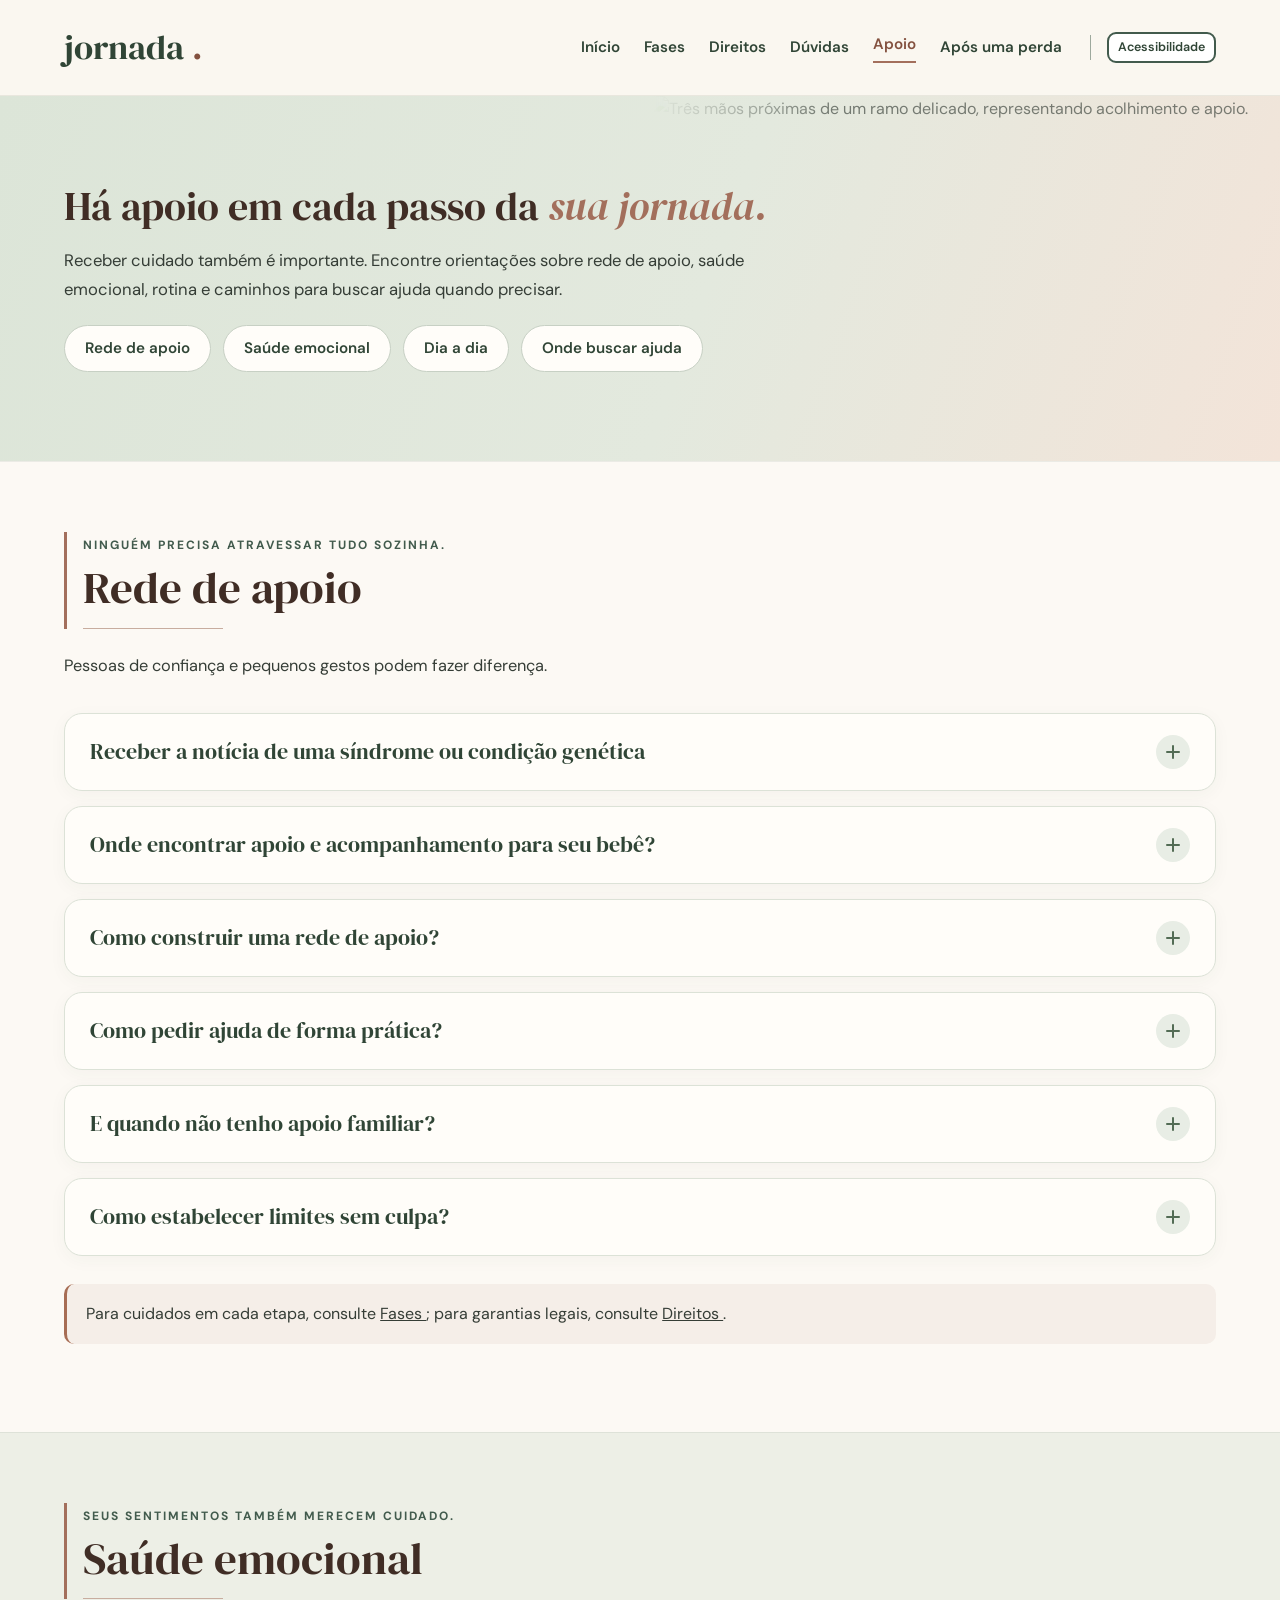
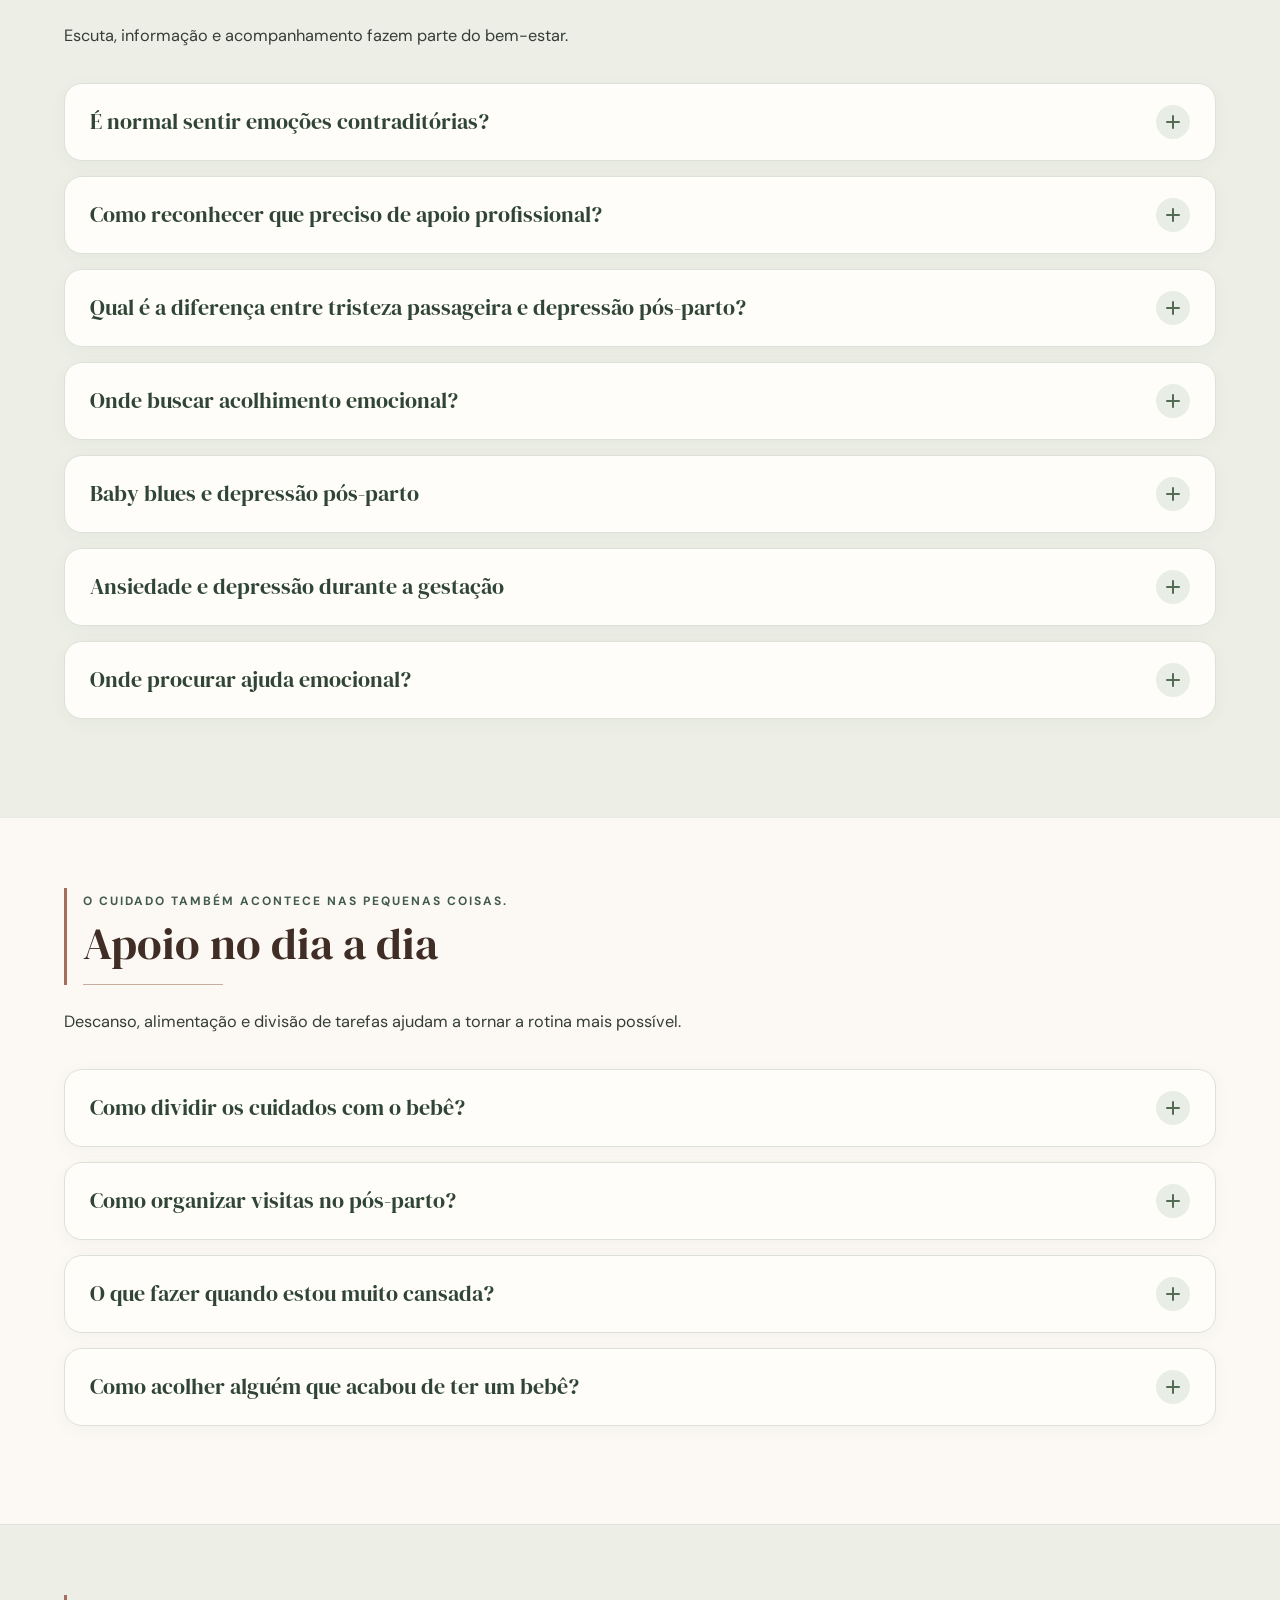
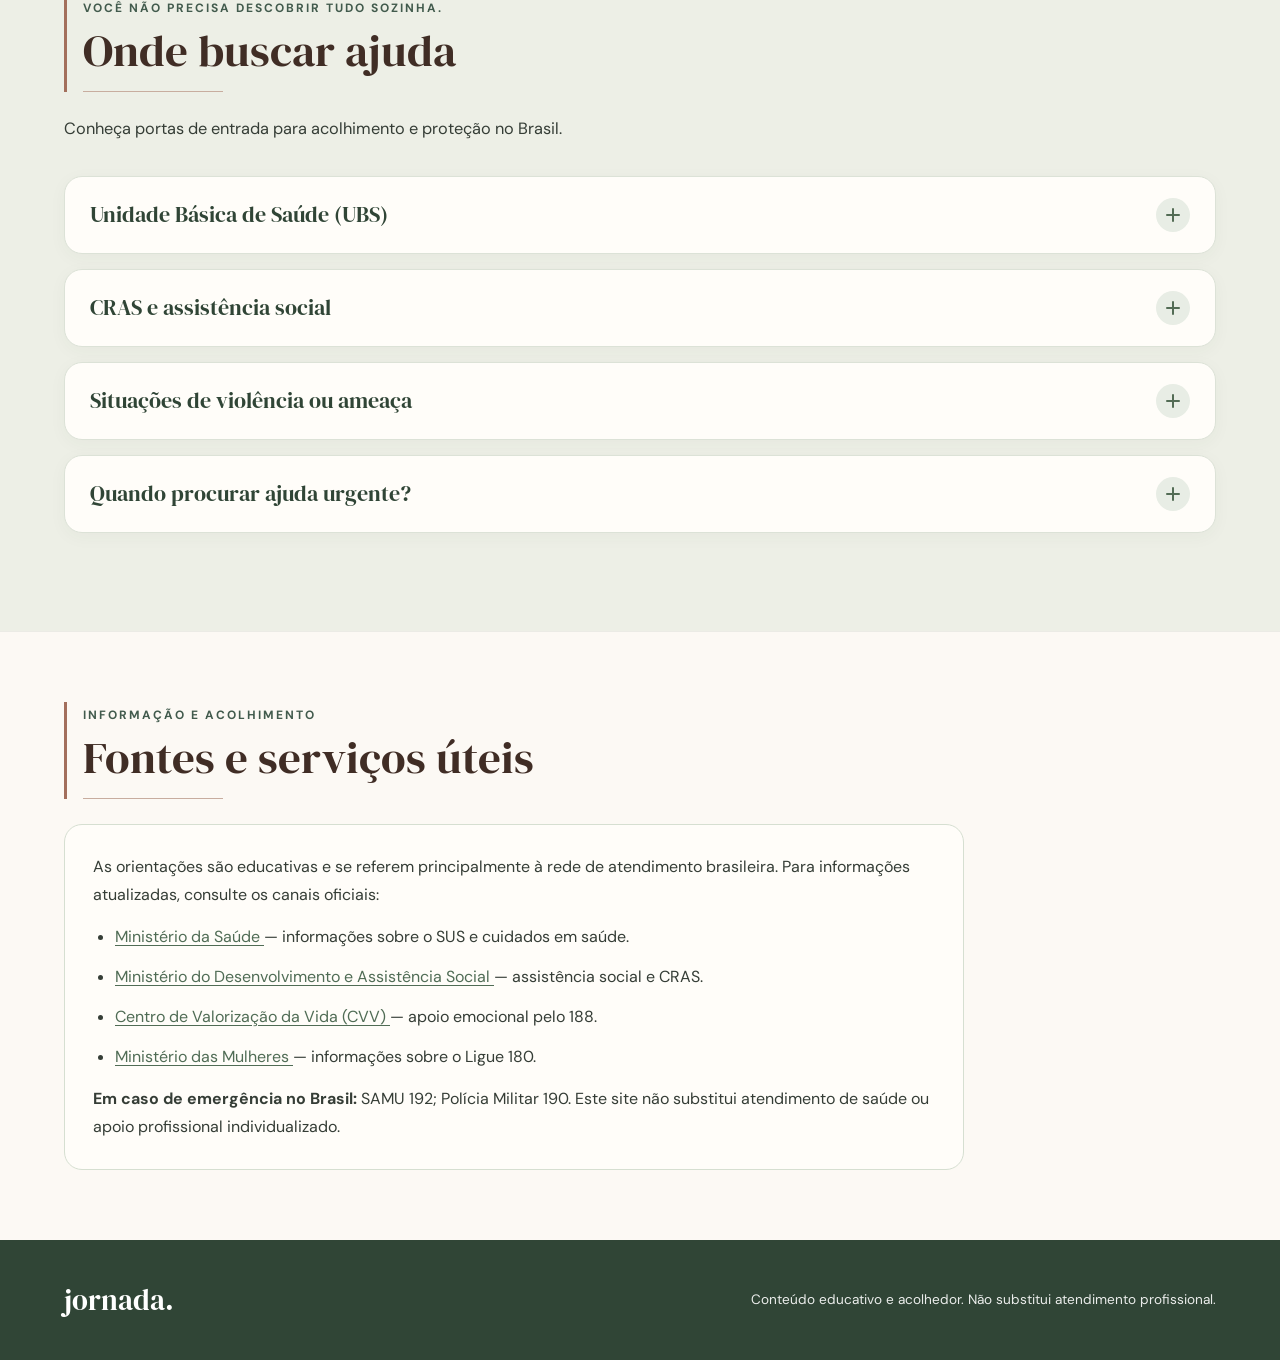
==== apoio.html @ 6bd65ff6 "Add files via upload" ====
<!DOCTYPE html>

<html lang="pt-BR">
 <head>
  <meta charset="utf-8"/>
  <meta content="width=device-width, initial-scale=1" name="viewport"/>
  <meta content="Acolhimento, saúde emocional, rede de apoio e serviços para gestantes e famílias no pós-parto." name="description"/>
  <title>
   Apoio | Jornada
  </title>
  <link href="css/style.css" rel="stylesheet"/>
  <script defer="" src="js/main.js">
  </script>
 </head>

 <body class="pagina-apoio">
  <a class="pular-conteudo" href="#conteudo">
   Pular para o conteúdo
  </a>
  <header class="topo">
   <div class="container cabecalho">
    <a class="logo" href="index.html">
     jornada
     <span>
      .
     </span>
    </a>
    <nav aria-label="Navegação principal" class="menu">
     <a href="index.html">
      Início
     </a>
     <a href="fases.html">
      Fases
     </a>
     <a href="direitos.html">
      Direitos
     </a>
     <a href="duvidas.html">
      Dúvidas
     </a>
     <a aria-current="page" href="apoio.html">
      Apoio
     </a>
     <a href="perda.html">
      Após uma perda
     </a>
    </nav>
    <button aria-controls="painel-acessibilidade" aria-expanded="false" class="botao-acessibilidade" type="button">
     Acessibilidade
    </button>
   </div>
  </header>

  <section aria-label="Preferências de acessibilidade" class="painel-acessibilidade" hidden="" id="painel-acessibilidade">
   <div class="container painel-acessibilidade-conteudo">
    <strong>
     Preferências de acessibilidade
    </strong>
    <div class="painel-acessibilidade-opcoes">
     <button data-tamanho="normal" type="button">
      Texto normal
     </button>
     <button data-tamanho="maior" type="button">
      Texto maior
     </button>
     <button data-tamanho="extra" type="button">
      Texto extra
     </button>
     <button aria-pressed="false" id="alternar-contraste" type="button">
      Alto contraste
     </button>
    </div>
   </div>
  </section>

  <main id="conteudo">
   <section class="pagina-apresentacao">
    <img alt="Três mãos próximas de um ramo delicado, representando acolhimento e apoio." class="ornamento-apoio" data-descricao="Ilustração de mãos e um ramo delicado, simbolizando apoio." src="assets/apoio-maos-rede.png" tabindex="0"/>
    <div class="container">
     <h1>
      Há apoio em cada passo da
      <em>
       sua jornada.
      </em>
     </h1>
     <p>
      Receber cuidado também é importante. Encontre orientações sobre
      rede de apoio, saúde emocional, rotina e caminhos para buscar ajuda quando precisar.
     </p>
     <nav aria-label="Navegar pelos temas de apoio" class="navegacao-fases">
      <a href="#rede">
       Rede de apoio
      </a>
      <a href="#emocional">
       Saúde emocional
      </a>
      <a href="#cotidiano">
       Dia a dia
      </a>
      <a href="#servicos">
       Onde buscar ajuda
      </a>
     </nav>
    </div>
   </section>

   <section class="secao-interna" id="rede">
    <div class="container">
     <div class="titulo-secao">
      <div>
       <p class="etiqueta">
        Ninguém precisa atravessar tudo sozinha.
       </p>
       <h2>
        Rede de apoio
       </h2>
      </div>
     </div>
     <p class="introducao-secao">
      Pessoas de confiança e pequenos gestos podem fazer diferença.
     </p>
     <div class="cartilhas-grade">
      <details class="cartilha">
       <summary class="cartilha-titulo">
        <span>
         <strong>
          Receber a notícia de uma síndrome ou condição genética
         </strong>
        </span>
        <span aria-hidden="true" class="cartilha-icone">
        </span>
       </summary>
       <div class="cartilha-conteudo">
        <p>
         Uma suspeita ou diagnóstico pode trazer medo, dúvidas, tristeza,
         alívio por encontrar respostas ou vários sentimentos ao mesmo tempo.
         Não existe uma reação obrigatória. Seu bebê continua
         sendo uma pessoa única, digna de amor, respeito e oportunidades.
        </p>
        <p>
         As necessidades variam muito de uma criança para outra, mesmo quando têm a
         mesma síndrome. Algumas precisam de consultas e terapias frequentes; outras
         têm demandas diferentes. Evite prever o futuro apenas pelo nome do
         diagnóstico.
        </p>
        <div class="cartilha-perguntas">
         <strong>
          Na prática:
         </strong>
         <ul>
          <li>
           Peça que a equipe explique o resultado em linguagem simples e por escrito.
          </li>
          <li>
           Pergunte se é uma suspeita de rastreamento ou um diagnóstico confirmado.
          </li>
          <li>
           Solicite orientação sobre especialistas e acompanhamento individualizado.
          </li>
          <li>
           Converse com pessoas de confiança, sem se sentir obrigada a contar a todos
           imediatamente.
          </li>
         </ul>
        </div>
        <p>
         <strong>
          Fonte:
         </strong>
         <a href="https://www.acog.org/womens-health/faqs/prenatal-genetic-diagnostic-tests" rel="noopener noreferrer" target="_blank">
          ACOG — exames diagnósticos e aconselhamento
         </a>
         .
        </p>
        <p>
         Receber uma notícia inesperada pode despertar medo, dúvidas, tristeza ou
         esperança ao mesmo tempo. Peça que a equipe explique o que foi confirmado, o
         que ainda é apenas suspeita e quais profissionais podem acompanhar a família,
         sem pressionar decisões imediatas.
        </p>
       </div>
      </details>
      <details class="cartilha">
       <summary class="cartilha-titulo">
        <span>
         <strong>
          Onde encontrar apoio e acompanhamento para seu bebê?
         </strong>
        </span>
        <span aria-hidden="true" class="cartilha-icone">
        </span>
       </summary>
       <div class="cartilha-conteudo">
        <p>
         Você não precisa descobrir todos os cuidados sozinha. A Unidade Básica
         de Saúde (UBS) pode ajudar a organizar o acompanhamento da criança e orientar
         encaminhamentos conforme as necessidades identificadas.
        </p>
        <ul>
         <li>
          <strong>
           Acompanhamento de saúde:
          </strong>
          consultas de rotina, vacinação, avaliação do desenvolvimento e
          profissionais especializados quando indicados.
         </li>
         <li>
          <strong>
           Desenvolvimento e reabilitação:
          </strong>
          conforme cada caso, podem ser indicados fisioterapia, fonoaudiologia, terapia ocupacional
          e outros cuidados. O SUS conta com uma rede de atenção à pessoa com
          deficiência e Centros Especializados em Reabilitação (CER).
         </li>
         <li>
          <strong>
           Família e cotidiano:
          </strong>
          dividir tarefas, buscar apoio emocional e conhecer famílias com experiências
          semelhantes pode ajudar. A criança também precisa de brincadeiras,
          convivência e afeto.
         </li>
        </ul>
        <p>
         A existência de uma síndrome não significa automaticamente que a
         criança precise de todas as terapias. O plano de cuidado deve considerar sua
         saúde, desenvolvimento, contexto e escolhas da família.
        </p>
        <p>
         <strong>
          Fontes:
         </strong>
         <a href="https://www.gov.br/saude/pt-br/assuntos/saude-de-a-a-z/s/saude-da-pessoa-com-deficiencia" rel="noopener noreferrer" target="_blank">
          Ministério da Saúde — saúde da pessoa com deficiência
         </a>
         e
         <a href="https://www.gov.br/saude/pt-br/assuntos/saude-de-a-a-z/s/saude-da-pessoa-com-deficiencia/faq/o-que-e-um-cer" rel="noopener noreferrer" target="_blank">
          Ministério da Saúde — CER
         </a>
         .
        </p>
        <p>
         A UBS pode coordenar encaminhamentos para pediatria, genética clínica,
         reabilitação e outros serviços quando indicados. Solicite um plano de
         acompanhamento por escrito e pergunte quais sinais justificam retorno antecipado.
        </p>
       </div>
      </details>
      <details class="cartilha">
       <summary class="cartilha-titulo">
        <span>
         <strong>
          Como construir uma rede de apoio?
         </strong>
        </span>
        <span aria-hidden="true" class="cartilha-icone">
        </span>
       </summary>
       <div class="cartilha-conteudo">
        <p>
         Convide alguém para conversar sobre o que você precisa, sem
         obrigação de aceitar conselhos ou visitas.
        </p>
        <div class="cartilha-perguntas">
         <strong>
          Na prática:
         </strong>
         <ul>
          <li>
           Liste duas ou três pessoas com quem você pode contar.
          </li>
          <li>
           Combine uma forma simples de pedir ajuda, como uma mensagem curta.
          </li>
          <li>
           Defina limites claros sobre visitas, comentários e decisões pessoais.
          </li>
         </ul>
        </div>
        <h3>
         Para entender melhor
        </h3>
        <p>
         Apoio também significa dividir tarefas e oferecer descanso, não apenas
         visitar o bebê. Vale combinar antecipadamente quem pode ajudar com transporte,
         alimentação, consultas ou cuidados com outras crianças.
        </p>
        <p>
         Uma rede não precisa ser grande: uma pessoa de confiança, uma vizinha, um
         serviço de saúde ou um grupo comunitário já podem fazer
         diferença. Priorize ajuda concreta e respeitosa, sem cobranças sobre como a
         família deve viver essa fase.
        </p>
       </div>
      </details>
      <details class="cartilha">
       <summary class="cartilha-titulo">
        <span>
         <strong>
          Como pedir ajuda de forma prática?
         </strong>
        </span>
        <span aria-hidden="true" class="cartilha-icone">
        </span>
       </summary>
       <div class="cartilha-conteudo">
        <p>
         Você pode solicitar uma refeição, uma ida à farmácia,
         companhia em uma consulta ou alguém para cuidar de tarefas domésticas.
        </p>
        <div class="cartilha-perguntas">
         <strong>
          Na prática:
         </strong>
         <ul>
          <li>
           Diga exatamente o que seria útil e quando.
          </li>
          <li>
           Aceite apenas o apoio que respeita suas escolhas.
          </li>
          <li>
           Lembre que pedir ajuda não diminui sua autonomia.
          </li>
         </ul>
        </div>
        <h3>
         Para entender melhor
        </h3>
        <p>
         Experimente pedidos objetivos: “Você pode me acompanhar à UBS na
         terça?” ou “Consegue trazer uma refeição pronta?”.
         Pedidos específicos facilitam que as pessoas saibam como colaborar.
        </p>
        <p>
         Pedidos específicos costumam ser mais fáceis de atender: “você
         pode trazer uma refeição?”, “pode me acompanhar à
         consulta?” ou “pode ficar com o bebê enquanto descanso?”.
         Você não precisa justificar exaustivamente por que precisa de cuidado.
        </p>
       </div>
      </details>
      <details class="cartilha">
       <summary class="cartilha-titulo">
        <span>
         <strong>
          E quando não tenho apoio familiar?
         </strong>
        </span>
        <span aria-hidden="true" class="cartilha-icone">
        </span>
       </summary>
       <div class="cartilha-conteudo">
        <p>
         Uma Unidade Básica de Saúde (UBS) pode orientar sobre serviços
         disponíveis no seu território.
        </p>
        <div class="cartilha-perguntas">
         <strong>
          Na prática:
         </strong>
         <ul>
          <li>
           Procure a UBS de referência.
          </li>
          <li>
           Pergunte sobre grupos de gestantes e puérperas.
          </li>
          <li>
           Se necessário, busque orientação no CRAS sobre apoio social.
          </li>
         </ul>
        </div>
        <h3>
         Para entender melhor
        </h3>
        <p>
         A UBS e os serviços socioassistenciais podem ajudar a identificar recursos
         comunitários. Redes de apoio também podem incluir amizades, vizinhos e grupos
         de convivência.
        </p>
       </div>
      </details>
      <details class="cartilha">
       <summary class="cartilha-titulo">
        <span>
         <strong>
          Como estabelecer limites sem culpa?
         </strong>
        </span>
        <span aria-hidden="true" class="cartilha-icone">
        </span>
       </summary>
       <div class="cartilha-conteudo">
        <p>
         Uma frase simples pode ajudar: “Agradeço o carinho, mas agora precisamos de
         descanso”.
        </p>
        <div class="cartilha-perguntas">
         <strong>
          Na prática:
         </strong>
         <ul>
          <li>
           Combine previamente regras de visita com quem mora com você.
          </li>
          <li>
           Peça a alguém de confiança para ajudar a comunicar os limites.
          </li>
         </ul>
        </div>
        <h3>
         Para entender melhor
        </h3>
        <p>
         Você pode limitar visitas, horários e exposição do bebê.
         Frases simples como “Hoje precisamos descansar” ajudam a comunicar o que sua
         família necessita.
        </p>
       </div>
      </details>
     </div>
     <p class="bloco-dica">
      Para cuidados em cada etapa, consulte
      <a href="fases.html">
       Fases
      </a>
      ; para garantias legais, consulte
      <a href="direitos.html">
       Direitos
      </a>
      .
     </p>
    </div>
   </section>

   <section class="secao-interna secao-fundo" id="emocional">
    <div class="container">
     <div class="titulo-secao">
      <div>
       <p class="etiqueta">
        Seus sentimentos também merecem cuidado.
       </p>
       <h2>
        Saúde emocional
       </h2>
      </div>
     </div>
     <p class="introducao-secao">
      Escuta, informação e acompanhamento fazem parte do bem-estar.
     </p>
     <div class="cartilhas-grade">
      <details class="cartilha">
       <summary class="cartilha-titulo">
        <span>
         <strong>
          É normal sentir emoções contraditórias?
         </strong>
        </span>
        <span aria-hidden="true" class="cartilha-icone">
        </span>
       </summary>
       <div class="cartilha-conteudo">
        <p>
         Se o sofrimento for intenso, persistente ou dificultar sua rotina, vale procurar
         avaliação profissional.
        </p>
        <div class="cartilha-perguntas">
         <strong>
          Na prática:
         </strong>
         <ul>
          <li>
           Converse com alguém de confiança.
          </li>
          <li>
           Compartilhe suas preocupações no pré-natal ou na consulta
           pós-parto.
          </li>
         </ul>
        </div>
        <h3>
         Para entender melhor
        </h3>
        <p>
         Sentir alegria e medo ao mesmo tempo não significa falta de amor. Observe se o
         sofrimento permanece, aumenta ou impede atividades importantes, pois nesses casos é
         adequado buscar ajuda.
        </p>
        <p>
         É possível amar o bebê e, ao mesmo tempo, sentir cansaço,
         irritação ou saudade da vida anterior. Esses sentimentos não definem
         seu valor como mãe ou cuidadora. Se estiverem intensos, persistentes ou dificultarem
         a rotina, vale buscar avaliação.
        </p>
       </div>
      </details>
      <details class="cartilha">
       <summary class="cartilha-titulo">
        <span>
         <strong>
          Como reconhecer que preciso de apoio profissional?
         </strong>
        </span>
        <span aria-hidden="true" class="cartilha-icone">
        </span>
       </summary>
       <div class="cartilha-conteudo">
        <p>
         Profissionais da UBS podem fazer uma primeira avaliação e orientar o
         encaminhamento à rede de saúde mental.
        </p>
        <div class="cartilha-perguntas">
         <strong>
          Na prática:
         </strong>
         <ul>
          <li>
           Não espere chegar ao limite para procurar atendimento.
          </li>
          <li>
           Peça ajuda para marcar uma consulta ou ir acompanhada, se desejar.
          </li>
         </ul>
        </div>
        <h3>
         Para entender melhor
        </h3>
        <p>
         A equipe pode avaliar sintomas, sono, alimentação, rede de apoio e
         possíveis condições de saúde mental. Pedir ajuda cedo costuma
         facilitar o cuidado.
        </p>
       </div>
      </details>
      <details class="cartilha">
       <summary class="cartilha-titulo">
        <span>
         <strong>
          Qual é a diferença entre tristeza passageira e depressão
          pós-parto?
         </strong>
        </span>
        <span aria-hidden="true" class="cartilha-icone">
        </span>
       </summary>
       <div class="cartilha-conteudo">
        <p>
         Somente um profissional pode avaliar e orientar o tratamento adequado.
        </p>
        <div class="cartilha-perguntas">
         <strong>
          Na prática:
         </strong>
         <ul>
          <li>
           Se você sente que não está conseguindo lidar, procure atendimento
           mesmo antes de duas semanas.
          </li>
          <li>
           Se houver risco imediato de ferir a si mesma ou a outra pessoa, procure emergência
           ou ligue 192.
          </li>
         </ul>
        </div>
        <h3>
         Para entender melhor
        </h3>
        <p>
         O baby blues tende a melhorar em até duas semanas. Depressão pós-parto
         pode causar tristeza persistente, perda de interesse, culpa excessiva e dificuldade para
         realizar tarefas.
        </p>
        <p>
         Oscilações emocionais nos primeiros dias podem acontecer, mas tristeza
         persistente, desesperança, ansiedade intensa ou perda de interesse merecem
         acolhimento profissional. Se houver pensamentos de se machucar ou machucar o bebê,
         procure ajuda imediata e não fique sozinha.
        </p>
       </div>
      </details>
      <details class="cartilha">
       <summary class="cartilha-titulo">
        <span>
         <strong>
          Onde buscar acolhimento emocional?
         </strong>
        </span>
        <span aria-hidden="true" class="cartilha-icone">
        </span>
       </summary>
       <div class="cartilha-conteudo">
        <p>
         O CVV oferece apoio emocional gratuito pelo telefone 188, 24 horas por dia, no Brasil.
        </p>
        <div class="cartilha-perguntas">
         <strong>
          Na prática:
         </strong>
         <ul>
          <li>
           Em urgência de saúde, procure UPA, pronto-socorro ou SAMU 192.
          </li>
          <li>
           Para conversar e ser ouvida, ligue 188 ou acesse cvv.org.br.
          </li>
         </ul>
        </div>
        <h3>
         Para entender melhor
        </h3>
        <p>
         Você pode procurar a UBS, pedir avaliação e solicitar
         informações sobre psicologia ou serviços especializados. O acesso
         depende da organização da rede local.
        </p>
       </div>
      </details>
      <details class="cartilha">
       <summary class="cartilha-titulo">
        <span>
         <strong>
          Baby blues e depressão pós-parto
         </strong>
        </span>
        <span aria-hidden="true" class="cartilha-icone">
         +
        </span>
       </summary>
       <div class="cartilha-conteudo">
        <h3>
         O que é baby blues?
        </h3>
        <p>
         Choro fácil, irritabilidade e oscilações de humor podem aparecer nos
         primeiros dias após o parto e geralmente melhoram em até duas semanas. Apoio
         e descanso ajudam, mas sofrimento intenso merece atenção.
        </p>
        <h3>
         E a depressão pós-parto?
        </h3>
        <p>
         Pode causar tristeza persistente, perda de interesse, culpa, desesperança, ansiedade
         ou dificuldade para realizar tarefas. Não é falta de amor nem fraqueza.
         Há tratamentos, como psicoterapia e medicamentos avaliados individualmente.
        </p>
        <h3>
         Quando é urgente?
        </h3>
        <p>
         Pensamentos de suicídio ou de machucar a si mesma ou o bebê, delírios,
         alucinações ou confusão intensa exigem atendimento de
         emergência. No Brasil, acione o SAMU 192 se houver risco imediato.
        </p>
        <p class="cartilha-fonte">
         Referência institucional:
         <a href="https://www.gov.br/saude/pt-br" rel="noopener noreferrer" target="_blank">
          Ministério da Saúde
         </a>
         . As orientações devem ser individualizadas pela equipe de saúde.
        </p>
        <h3>
         Para entender melhor
        </h3>
        <p>
         Se os sintomas forem intensos, persistirem por mais de duas semanas ou houver dificuldade
         importante para cuidar de si, procure avaliação. Confusão,
         alucinações ou risco de autolesão exigem urgência.
        </p>
       </div>
      </details>
      <details class="cartilha">
       <summary class="cartilha-titulo">
        <span>
         <strong>
          Ansiedade e depressão durante a gestação
         </strong>
        </span>
        <span aria-hidden="true" class="cartilha-icone">
         +
        </span>
       </summary>
       <div class="cartilha-conteudo">
        <h3>
         O que observar?
        </h3>
        <p>
         Preocupação difícil de controlar, tristeza persistente, medo intenso,
         perda de interesse e sintomas que atrapalham sono, alimentação ou rotina
         podem indicar necessidade de avaliação. Nem todo sofrimento emocional se
         explica por hormônios.
        </p>
        <h3>
         Como pedir ajuda?
        </h3>
        <p>
         Você pode dizer à equipe: “Tenho me sentido muito preocupada e isso
         está afetando minha rotina”. A UBS pode orientar avaliação e
         encaminhamento conforme a necessidade.
        </p>
        <p class="cartilha-fonte">
         Referência institucional:
         <a href="https://www.gov.br/saude/pt-br" rel="noopener noreferrer" target="_blank">
          Ministério da Saúde
         </a>
         . As orientações devem ser individualizadas pela equipe de saúde.
        </p>
        <h3>
         Para entender melhor
        </h3>
        <p>
         A ansiedade pode se manifestar como preocupação constante, medo intenso ou
         dificuldade de dormir; a depressão pode envolver perda de interesse e
         desesperança. Tratamentos são individualizados e podem incluir psicoterapia.
        </p>
       </div>
      </details>
      <details class="cartilha">
       <summary class="cartilha-titulo">
        <span>
         <strong>
          Onde procurar ajuda emocional?
         </strong>
        </span>
        <span aria-hidden="true" class="cartilha-icone">
         +
        </span>
       </summary>
       <div class="cartilha-conteudo">
        <h3>
         Por onde começar?
        </h3>
        <p>
         A UBS é porta de entrada para conversar sobre ansiedade, tristeza, medo e outras
         dificuldades. Conforme a situação, a rede pode oferecer acompanhamento e
         encaminhamento aos CAPS ou outros serviços.
        </p>
        <h3>
         E em uma crise?
        </h3>
        <p>
         Em risco imediato, procure emergência ou ligue 192. O CVV oferece apoio emocional
         pelo 188, mas não substitui atendimento de urgência.
        </p>
        <p class="cartilha-fonte">
         Referência institucional:
         <a href="https://www.gov.br/saude/pt-br" rel="noopener noreferrer" target="_blank">
          Ministério da Saúde
         </a>
         . As orientações devem ser individualizadas pela equipe de saúde.
        </p>
        <h3>
         Para entender melhor
        </h3>
        <p>
         No SUS, comece pela UBS. Em situações de urgência, procure UPA ou
         emergência. Para risco imediato, ligue 192. O CVV atende pelo 188 para escuta
         emocional.
        </p>
        <p>
         A UBS é uma porta de entrada para avaliação e encaminhamento na rede
         de saúde mental. Em situação de risco imediato, procure uma UPA ou
         serviço de emergência; para conversar em momentos de sofrimento, o CVV atende
         pelo 188.
        </p>
       </div>
      </details>
     </div>
    </div>
   </section>

   <section class="secao-interna" id="cotidiano">
    <div class="container">
     <div class="titulo-secao">
      <div>
       <p class="etiqueta">
        O cuidado também acontece nas pequenas coisas.
       </p>
       <h2>
        Apoio no dia a dia
       </h2>
      </div>
     </div>
     <p class="introducao-secao">
      Descanso, alimentação e divisão de tarefas ajudam a tornar a rotina mais
      possível.
     </p>
     <div class="cartilhas-grade">
      <details class="cartilha">
       <summary class="cartilha-titulo">
        <span>
         <strong>
          Como dividir os cuidados com o bebê?
         </strong>
        </span>
        <span aria-hidden="true" class="cartilha-icone">
        </span>
       </summary>
       <div class="cartilha-conteudo">
        <p>
         Mesmo quando uma pessoa amamenta, outras podem ajudar com o restante da rotina.
        </p>
        <div class="cartilha-perguntas">
         <strong>
          Na prática:
         </strong>
         <ul>
          <li>
           Conversem sobre tarefas concretas, não apenas sobre “ajudar”.
          </li>
          <li>
           Revejam os combinados conforme as necessidades mudarem.
          </li>
         </ul>
        </div>
        <h3>
         Para entender melhor
        </h3>
        <p>
         Divida também as tarefas invisíveis: agendar consultas, conferir vacinas,
         preparar roupas e acompanhar a alimentação do bebê. Isso evita
         concentrar toda a responsabilidade em uma pessoa.
        </p>
        <p>
         Compartilhar cuidado inclui alimentação quando possível, trocas,
         banho, consultas, tarefas domésticas e atenção à pessoa que se
         recupera do parto. Faça combinados realistas e revise a divisão quando a
         rotina mudar.
        </p>
       </div>
      </details>
      <details class="cartilha">
       <summary class="cartilha-titulo">
        <span>
         <strong>
          Como organizar visitas no pós-parto?
         </strong>
        </span>
        <span aria-hidden="true" class="cartilha-icone">
        </span>
       </summary>
       <div class="cartilha-conteudo">
        <p>
         Quem visita também pode contribuir levando uma refeição ou ajudando
         com tarefas, sem exigir que a pessoa no pós-parto receba ou entretenha convidados.
        </p>
        <div class="cartilha-perguntas">
         <strong>
          Na prática:
         </strong>
         <ul>
          <li>
           Evite visitas de pessoas doentes.
          </li>
          <li>
           Peça higiene das mãos antes de tocar no bebê.
          </li>
         </ul>
        </div>
        <h3>
         Para entender melhor
        </h3>
        <p>
         Combine visitas curtas e respeite o sono da família. Pessoas doentes devem adiar o
         contato com o recém-nascido; higiene das mãos é importante.
        </p>
       </div>
      </details>
      <details class="cartilha">
       <summary class="cartilha-titulo">
        <span>
         <strong>
          O que fazer quando estou muito cansada?
         </strong>
        </span>
        <span aria-hidden="true" class="cartilha-icone">
        </span>
       </summary>
       <div class="cartilha-conteudo">
        <p>
         Se houver exaustão extrema, tontura, fraqueza intensa ou sintomas emocionais
         importantes, procure avaliação de saúde.
        </p>
        <div class="cartilha-perguntas">
         <strong>
          Na prática:
         </strong>
         <ul>
          <li>
           Priorize necessidades básicas e reduza cobranças.
          </li>
          <li>
           Aceite ajuda para refeições e tarefas domésticas.
          </li>
         </ul>
        </div>
        <h3>
         Para entender melhor
        </h3>
        <p>
         Sono insuficiente pode intensificar irritabilidade e ansiedade. Se houver exaustão
         extrema, desmaios, tristeza persistente ou incapacidade de descansar mesmo com ajuda,
         procure avaliação.
        </p>
       </div>
      </details>
      <details class="cartilha">
       <summary class="cartilha-titulo">
        <span>
         <strong>
          Como acolher alguém que acabou de ter um bebê?
         </strong>
        </span>
        <span aria-hidden="true" class="cartilha-icone">
        </span>
       </summary>
       <div class="cartilha-conteudo">
        <p>
         Oferecer presença sem julgamentos costuma ser mais valioso do que comparar
         experiências.
        </p>
        <div class="cartilha-perguntas">
         <strong>
          Na prática:
         </strong>
         <ul>
          <li>
           Pergunte “do que você precisa hoje?”.
          </li>
          <li>
           Evite comentários sobre corpo, amamentação ou modo de cuidar.
          </li>
         </ul>
        </div>
        <h3>
         Para entender melhor
        </h3>
        <p>
         Evite comparações ou cobranças. Ofereça ajuda concreta, escute
         e pergunte antes de tocar no bebê ou dar conselhos.
        </p>
       </div>
      </details>
     </div>
    </div>
   </section>

   <section class="secao-interna secao-fundo" id="servicos">
    <div class="container">
     <div class="titulo-secao">
      <div>
       <p class="etiqueta">
        Você não precisa descobrir tudo sozinha.
       </p>
       <h2>
        Onde buscar ajuda
       </h2>
      </div>
     </div>
     <p class="introducao-secao">
      Conheça portas de entrada para acolhimento e proteção no Brasil.
     </p>
     <div class="cartilhas-grade">
      <details class="cartilha">
       <summary class="cartilha-titulo">
        <span>
         <strong>
          Unidade Básica de Saúde (UBS)
         </strong>
        </span>
        <span aria-hidden="true" class="cartilha-icone">
        </span>
       </summary>
       <div class="cartilha-conteudo">
        <p>
         Procure a UBS mais próxima para saber quais atendimentos estão
         disponíveis.
        </p>
        <div class="cartilha-perguntas">
         <strong>
          Na prática:
         </strong>
         <ul>
          <li>
           Leve documentos e cartão do SUS, se tiver; a ausência deles não deve
           impedir atendimento de urgência.
          </li>
         </ul>
        </div>
        <h3>
         Para entender melhor
        </h3>
        <p>
         Na UBS é possível solicitar acompanhamento de gestação,
         puerpério, vacinação, puericultura e avaliação inicial
         de saúde mental. Leve o cartão do SUS, se tiver, mas procure
         orientação mesmo sem ele.
        </p>
        <p>
         A UBS pode orientar sobre pré-natal, puerpério, vacinação,
         saúde mental, planejamento reprodutivo e encaminhamentos. Leve documentos e
         cadernetas de saúde quando disponíveis, mas não deixe de buscar
         atendimento urgente por falta deles.
        </p>
       </div>
      </details>
      <details class="cartilha">
       <summary class="cartilha-titulo">
        <span>
         <strong>
          CRAS e assistência social
         </strong>
        </span>
        <span aria-hidden="true" class="cartilha-icone">
        </span>
       </summary>
       <div class="cartilha-conteudo">
        <p>
         É um ponto de apoio especialmente útil quando há dificuldades
         financeiras ou fragilidade na rede familiar.
        </p>
        <div class="cartilha-perguntas">
         <strong>
          Na prática:
         </strong>
         <ul>
          <li>
           Consulte o CRAS do seu território para informações atualizadas.
          </li>
         </ul>
        </div>
        <h3>
         Para entender melhor
        </h3>
        <p>
         O CRAS pode orientar sobre serviços e benefícios socioassistenciais, conforme
         critérios de acesso. Verifique a unidade de referência no território.
        </p>
       </div>
      </details>
      <details class="cartilha">
       <summary class="cartilha-titulo">
        <span>
         <strong>
          Situações de violência ou ameaça
         </strong>
        </span>
        <span aria-hidden="true" class="cartilha-icone">
        </span>
       </summary>
       <div class="cartilha-conteudo">
        <p>
         Em situação de perigo imediato, ligue 190.
        </p>
        <div class="cartilha-perguntas">
         <strong>
          Na prática:
         </strong>
         <ul>
          <li>
           Se for seguro, procure uma pessoa ou serviço de confiança.
          </li>
          <li>
           Preserve sua segurança ao buscar informações e apoio.
          </li>
         </ul>
        </div>
        <h3>
         Para entender melhor
        </h3>
        <p>
         Se houver ameaça ou violência, priorize sua segurança. A rede de
         saúde, assistência social e proteção pode orientar medidas
         adequadas; em perigo imediato, acione a emergência.
        </p>
       </div>
      </details>
      <details class="cartilha">
       <summary class="cartilha-titulo">
        <span>
         <strong>
          Quando procurar ajuda urgente?
         </strong>
        </span>
        <span aria-hidden="true" class="cartilha-icone">
        </span>
       </summary>
       <div class="cartilha-conteudo">
        <p>
         O SAMU atende pelo número 192 no Brasil.
        </p>
        <div class="cartilha-perguntas">
         <strong>
          Na prática:
         </strong>
         <ul>
          <li>
           Em emergência, ligue 192 ou vá ao serviço de urgência.
          </li>
          <li>
           Não espere por uma resposta em redes sociais ou por este site.
          </li>
         </ul>
        </div>
        <h3>
         Para entender melhor
        </h3>
        <p>
         Sangramento intenso, falta de ar, dor no peito, convulsões e pensamentos de
         autolesão com risco imediato exigem avaliação urgente. Não
         espere uma consulta agendada.
        </p>
       </div>
      </details>
     </div>
    </div>
   </section>

   <section class="secao-interna" id="fontes">
    <div class="container">
     <div class="titulo-secao">
      <div>
       <p class="etiqueta">
        INFORMAÇÃO E ACOLHIMENTO
       </p>
       <h2>
        Fontes e serviços úteis
       </h2>
      </div>
     </div>
     <div class="fontes-jornada">
      <p>
       As orientações são educativas e se referem principalmente à rede
       de atendimento brasileira. Para informações atualizadas, consulte os canais
       oficiais:
      </p>
      <ul>
       <li>
        <a href="https://www.gov.br/saude/pt-br" rel="noopener noreferrer" target="_blank">
         Ministério da Saúde
        </a>
        — informações sobre o SUS e cuidados em saúde.
       </li>
       <li>
        <a href="https://www.gov.br/mds/pt-br" rel="noopener noreferrer" target="_blank">
         Ministério do Desenvolvimento e Assistência Social
        </a>
        — assistência social e CRAS.
       </li>
       <li>
        <a href="https://www.cvv.org.br/" rel="noopener noreferrer" target="_blank">
         Centro de Valorização da Vida (CVV)
        </a>
        — apoio emocional pelo 188.
       </li>
       <li>
        <a href="https://www.gov.br/mulheres/pt-br" rel="noopener noreferrer" target="_blank">
         Ministério das Mulheres
        </a>
        — informações sobre o Ligue 180.
       </li>
      </ul>
      <p>
       <strong>
        Em caso de emergência no Brasil:
       </strong>
       SAMU 192; Polícia Militar 190. Este site não substitui atendimento de
       saúde ou apoio profissional individualizado.
      </p>
     </div>
    </div>
   </section>

  </main>
  <footer class="rodape">
   <div class="container">
    <p class="rodape-logo">
     jornada.
    </p>
    <p>
     Conteúdo educativo e acolhedor. Não substitui atendimento profissional.
    </p>
   </div>
  </footer>
  <button aria-label="Voltar ao topo da página" class="voltar-topo" id="voltar-topo" title="Voltar ao topo" type="button">
   <svg aria-hidden="true" fill="none" height="22" stroke="currentColor" stroke-linecap="round" stroke-linejoin="round" stroke-width="2" viewbox="0 0 24 24" width="22">
    <path d="M12 19V5">
    </path>
    <path d="m5 12 7-7 7 7">
    </path>
   </svg>
  </button>
 </body>
</html>
---- css/style.css ----
@import url('https://fonts.googleapis.com/css2?family=DM+Sans:wght@400;500;600;700&family=DM+Serif+Display&display=swap');

:root {
  --creme: #FAF7F0;
  --verde: #425B4D;
  --verde-escuro: #304536;
  --verde-claro: #E5E8DD;
  --argila: #A36F5C;
  --argila-clara: #F3E4D9;
  --texto: #353D36;
  --branco: #FFFFFF;
}

* {
  margin: 0;
  padding: 0;
  box-sizing: border-box;
}

html {
  scroll-behavior: smooth;
}

body {
  font-family: 'DM Sans', Arial, sans-serif;
  background: var(--creme);
  color: var(--texto);
  line-height: 1.6;
}

a {
  color: inherit;
}

button,

a,

summary {
  -webkit-tap-highlight-color: transparent;
}

a:focus-visible,

button:focus-visible,

summary:focus-visible {
  outline: 3px solid var(--argila);
  outline-offset: 4px;
}

.container {
  width: 90%;
  max-width: 1320px;
  margin: 0 auto;
}

.pular-conteudo {
  position: absolute;
  top: -100px;
  left: 15px;
  z-index: 1000;
  padding: 12px 18px;
  background: var(--verde-escuro);
  color: var(--branco);
  border-radius: 8px;
}

.pular-conteudo:focus {
  top: 15px;
}

/*Cabeçalho*/
.topo {
  background: var(--creme);
  border-bottom: 1px solid #E9E7DE;
}

.cabecalho {
  display: flex;
  align-items: center;
  justify-content: space-between;
  gap: 30px;
  min-height: 95px;
}

.logo {
  font-family: 'DM Serif Display', Georgia, serif;
  font-size: 2.2rem;
  color: var(--verde-escuro);
  text-decoration: none;
  white-space: nowrap;
}

.logo span {
  color: var(--argila);
}

.menu {
  display: flex;
  align-items: center;
  flex-wrap: wrap;
  gap: 35px;
}

.menu a {
  font-size: 0.95rem;
  font-weight: 600;
  color: var(--verde-escuro);
  text-decoration: none;
  transition: color 0.2s;
}

.menu a:hover,

.menu a[aria-current="page"] {
  color: var(--argila);
}

.menu a[aria-current="page"] {
  border-bottom: 2px solid var(--argila);
  padding-bottom: 4px;
}

/*Elementos compartilhados*/
.etiqueta {
  color: var(--verde);
  font-size: 0.8rem;
  font-weight: 700;
  letter-spacing: 3px;
  text-transform: uppercase;
  margin-bottom: 18px;
}

.botao {
  display: inline-flex;
  align-items: center;
  justify-content: center;
  padding: 15px 28px;
  border-radius: 8px;
  font-size: 0.95rem;
  font-weight: 700;
  text-decoration: none;
  transition: background 0.2s, transform 0.2s;
}

.botao:hover {
  transform: translateY(-2px);
}

.botao-primario {
  background: var(--verde);
  color: var(--branco);
}

.botao-primario:hover {
  background: var(--verde-escuro);
}

/*Utilitários e botões compartilhados*/
.sr-only {
  position: absolute;
  width: 1px;
  height: 1px;
  padding: 0;
  margin: -1px;
  overflow: hidden;
  clip: rect(0, 0, 0, 0);
  white-space: nowrap;
  border: 0;
}

.botao-secundario {
  border: 1px solid var(--verde);
  background: transparent;
  color: var(--verde-escuro);
}

.botao-secundario:hover {
  background: rgba(255, 255, 255, 0.55);
}

.hero-botoes {
  display: flex;
  flex-wrap: wrap;
  gap: 12px;
  margin-top: 30px;
}

/*Página inicial:apresentação*/
.hero {
  background: linear-gradient(
    110deg,
    #E5E8DD 0%,
    #E8EADF 55%,
    #F3E4D9 100%
  );
  overflow: hidden;
}

.hero-conteudo {
  display: grid;
  grid-template-columns: 1fr 1fr;
  align-items: center;
  min-height: 520px;
  gap: 0;
}

.hero-texto {
  position: relative;
  z-index: 2;
  padding: 65px 0;
}

.hero-texto h1 {
  max-width: 680px;
  margin-bottom: 25px;
  font-family: 'DM Serif Display', Georgia, serif;
  font-size: clamp(3.1rem, 5vw, 5rem);
  font-weight: 400;
  line-height: 1.1;
  color: #402D25;
}

.hero-texto h1 em {
  color: var(--argila);
  font-weight: 400;
}

.hero-descricao {
  max-width: 540px;
  margin-bottom: 30px;
  font-size: 1.08rem;
  line-height: 1.8;
}

.hero-imagem {
  position: relative;
  align-self: stretch;
  min-height: 590px;
  margin-right: calc((1120px - 100vw) / 2);
}

.hero-imagem img {
  position: absolute;
  top: 0;
  right: 0;
  width: auto;
  height: 100%;
  max-width: none;
  max-height: none;
  object-fit: contain;
  transform: none;
  -webkit-mask-image: linear-gradient(
    to right,
    transparent 0%,
    black 30%,
    black 100%
  );
  mask-image: linear-gradient(
    to right,
    transparent 0%,
    black 30%,
    black 100%
  );
}

@media (max-width: 1320px) {
  .hero-imagem {
    margin-right: -5.56vw;
  }
}

/*Página inicial: caminhos*/
.secao-caminhos {
  padding: 80px 0;
}

.grade-inicial {
  display: grid;
  grid-template-columns: repeat(4, minmax(0, 1fr));
  gap: 22px;
}

.card-inicial {
  display: flex;
  flex-direction: column;
  min-height: 260px;
  padding: 30px;
  border-radius: 22px;
  text-decoration: none;
  transition: transform 0.2s, box-shadow 0.2s;
}

.card-inicial:hover {
  transform: translateY(-5px);
  box-shadow: 0 12px 25px rgba(48, 69, 54, 0.1);
}

.card-verde {
  background: var(--verde-claro);
}

.card-argila {
  background: var(--argila-clara);
}

.card-icone {
  display: inline-flex;
  align-items: center;
  justify-content: center;
  width: 48px;
  height: 48px;
  margin-bottom: 30px;
  border-radius: 14px;
  background: rgba(255, 255, 255, 0.55);
  color: var(--verde-escuro);
  font-size: 1.5rem;
}

.card-conteudo h2,

.card-conteudo h3 {
  margin-bottom: 12px;
  font-family: 'DM Serif Display', Georgia, serif;
  font-size: 1.65rem;
  font-weight: 400;
  color: var(--verde-escuro);
}

.card-conteudo p {
  font-size: 0.95rem;
  line-height: 1.7;
}

/*Apresentação das páginas internas*/
.pagina-apresentacao {
  padding: 80px 0;
  background: linear-gradient(
    115deg,
    var(--verde-claro),
    #F5EAE0
  );
}

.pagina-apresentacao h1 {
  max-width: 900px;
  margin-bottom: 24px;
  font-family: 'DM Serif Display', Georgia, serif;
  font-size: clamp(2.8rem, 5vw, 4.6rem);
  font-weight: 400;
  line-height: 1.15;
  color: #402D25;
}

.pagina-apresentacao h1 em {
  color: var(--argila);
  font-weight: 400;
}

.pagina-apresentacao p:last-child {
  max-width: 750px;
  font-size: 1.08rem;
  line-height: 1.8;
}

/*Seções das páginas internas*/
.secao-interna {
  padding: 70px 0;
  scroll-margin-top: 25px;
}

.secao-fundo {
  background: #F0F1E8;
}

.titulo-secao {
  display: flex;
  align-items: center;
  gap: 22px;
  margin-bottom: 25px;
}

.numero-secao {
  display: flex;
  align-items: center;
  justify-content: center;
  flex-shrink: 0;
  width: 68px;
  height: 68px;
  border-radius: 50%;
  background: var(--verde-claro);
  color: var(--verde);
  font-family: 'DM Serif Display', Georgia, serif;
  font-size: 1.8rem;
}

.titulo-secao .etiqueta {
  margin-bottom: 5px;
  font-size: 0.75rem;
  letter-spacing: 2px;
}

.titulo-secao h2 {
  font-family: 'DM Serif Display', Georgia, serif;
  font-size: clamp(2rem, 3.5vw, 3rem);
  font-weight: 400;
  line-height: 1.2;
  color: #402D25;
}

.introducao-secao {
  max-width: 850px;
  margin-bottom: 32px;
  font-size: 1.07rem;
  line-height: 1.85;
}

.grade-interna {
  display: grid;
  grid-template-columns: repeat(3, 1fr);
  gap: 22px;
}

.card-interno {
  padding: 32px;
  border: 1px solid #DFE4D9;
  border-radius: 22px;
  background: var(--branco);
}

.card-interno h3 {
  margin-bottom: 15px;
  font-family: 'DM Serif Display', Georgia, serif;
  font-size: 1.6rem;
  font-weight: 400;
  line-height: 1.25;
  color: var(--verde);
}

.card-interno p {
  margin-bottom: 12px;
  line-height: 1.75;
}

.card-interno p:last-child {
  margin-bottom: 0;
}

.card-interno strong {
  color: var(--verde-escuro);
}

.nota-interna {
  margin-top: 30px;
  padding: 24px 28px;
  border-left: 4px solid var(--argila);
  border-radius: 12px;
  background: var(--argila-clara);
  line-height: 1.8;
}

.nota-interna strong {
  color: #79503F;
}

.nota-interna a {
  color: var(--verde-escuro);
  font-weight: 700;
}

.link-interno {
  display: inline-flex;
  align-items: center;
  gap: 12px;
  width: fit-content;
  margin-top: 25px;
  padding-bottom: 5px;
  border-bottom: 2px solid var(--argila);
  color: var(--verde-escuro);
  font-weight: 700;
  text-decoration: none;
}

.link-interno:hover {
  color: var(--argila);
}

.card-interno .link-interno {
  margin-top: 12px;
}

/*Navegação da página Fases*/
.navegacao-fases {
  display: flex;
  flex-wrap: wrap;
  gap: 14px;
}

.navegacao-fases a {
  padding: 12px 22px;
  border: 1px solid #C7D0C4;
  border-radius: 30px;
  background: var(--branco);
  color: var(--verde-escuro);
  font-weight: 600;
  text-decoration: none;
  transition: background 0.2s, color 0.2s;
}

.navegacao-fases a:hover {
  background: var(--verde);
  color: var(--branco);
}

/*Perguntas frequentes*/
.lista-duvidas {
  display: grid;
  gap: 16px;
  max-width: 1000px;
}

.duvida {
  border: 1px solid #DFE4D9;
  border-radius: 18px;
  background: var(--branco);
  overflow: hidden;
}

.duvida summary {
  position: relative;
  padding: 24px 65px 24px 28px;
  color: var(--verde-escuro);
  font-size: 1.05rem;
  font-weight: 700;
  cursor: pointer;
  list-style: none;
}

.duvida summary::-webkit-details-marker {
  display: none;
}

.duvida summary::after {
  content: "+";
  position: absolute;
  top: 50%;
  right: 28px;
  transform: translateY(-50%);
  color: var(--argila);
  font-size: 1.7rem;
  font-weight: 400;
}

.duvida[open] summary::after {
  content: "−";
}

.duvida[open] summary {
  border-bottom: 1px solid #E9E7DE;
}

.duvida-resposta {
  padding: 22px 28px 28px;
  line-height: 1.8;
}

.duvida-resposta p + p {
  margin-top: 15px;
}

.duvida-resposta a {
  color: var(--verde-escuro);
  font-weight: 700;
}

/*Faixa de acolhimento*/
.faixa-acolhimento {
  padding: 15px 0 50px;
}

.faixa-conteudo {
  display: flex;
  align-items: center;
  justify-content: space-between;
  gap: 30px;
  padding: 42px 50px;
  border-radius: 24px;
  background: linear-gradient(
    110deg,
    #E3E7DA,
    #F3E4D9
  );
}

.faixa-conteudo h2 {
  margin-bottom: 10px;
  font-family: 'DM Serif Display', Georgia, serif;
  font-size: clamp(1.7rem, 3vw, 2.5rem);
  font-weight: 400;
  color: var(--verde-escuro);
}

.faixa-conteudo p {
  max-width: 650px;
  line-height: 1.75;
}

.faixa-conteudo .botao {
  flex-shrink: 0;
}

/*Rodapé*/
.rodape {
  padding: 35px 0;
  background: var(--verde-escuro);
  color: var(--branco);
}

.rodape .container {
  display: flex;
  align-items: center;
  justify-content: space-between;
  gap: 30px;
}

.rodape-logo {
  font-family: 'DM Serif Display', Georgia, serif;
  font-size: 1.8rem;
}

.rodape p:last-child {
  font-size: 0.85rem;
  opacity: 0.9;
}

/*Responsividade*/
@media (max-width: 1050px) {
  .hero-conteudo {
    grid-template-columns: 1fr 1fr;
  }
  .hero-texto h1 {
    font-size: clamp(2.8rem, 5vw, 4rem);
  }
  .grade-inicial {
    grid-template-columns: repeat(2, minmax(0, 1fr));
  }
  .grade-interna {
    grid-template-columns: repeat(2, minmax(0, 1fr));
  }
  .menu {
    gap: 20px;
  }
}

@media (max-width: 700px) {
  .cabecalho {
    flex-direction: column;
    justify-content: center;
    gap: 12px;
    padding: 20px 0;
  }
  .menu {
    justify-content: center;
    gap: 14px 20px;
  }
  .menu a {
    font-size: 0.9rem;
  }
  .hero-conteudo {
    grid-template-columns: 1fr;
    gap: 0;
  }
  .hero-texto {
    padding: 55px 0 25px;
  }
  .hero-texto h1 {
    font-size: clamp(2.8rem, 9vw, 4rem);
  }
  .hero-imagem {
    height: 340px;
  }
  .hero-imagem img {
    max-width: 420px;
  }
  .secao-caminhos {
    padding: 55px 0;
  }
  .grade-inicial,
  .grade-interna {
    grid-template-columns: 1fr;
  }
  .card-inicial {
    min-height: 220px;
  }
  .pagina-apresentacao {
    padding: 55px 0;
  }
  .secao-interna {
    padding: 50px 0;
  }
  .titulo-secao {
    align-items: flex-start;
    gap: 15px;
  }
  .numero-secao {
    width: 52px;
    height: 52px;
    font-size: 1.35rem;
  }
  .card-interno {
    padding: 25px;
  }
  .navegacao-fases {
    gap: 10px;
  }
  .navegacao-fases a {
    padding: 10px 15px;
    font-size: 0.9rem;
  }
  .duvida summary {
    padding: 20px 55px 20px 20px;
  }
  .duvida summary::after {
    right: 20px;
  }
  .duvida-resposta {
    padding: 20px;
  }
  .nota-interna {
    padding: 20px;
  }
  .faixa-conteudo {
    flex-direction: column;
    align-items: flex-start;
    padding: 32px 25px;
  }
  .rodape .container {
    flex-direction: column;
    align-items: flex-start;
    gap: 10px;
  }
}

@media (prefers-reduced-motion: reduce) {
  html {
    scroll-behavior: auto;
  }
  .botao,
  .card-inicial,
  .menu a,
  .navegacao-fases a {
    transition: none;
  }
}

/*Cartilhas interativas do Jornada*/
.cartilhas-grade {
  display: grid;
  grid-template-columns: repeat(2, minmax(0, 1fr));
  gap: 20px;
  margin: 28px 0;
  align-items: start;
}

.cartilha {
  background: #fffdf9;
  border: 1px solid #dce2d7;
  border-radius: 18px;
  overflow: hidden;
  box-shadow: 0 4px 18px rgba(54, 69, 52, 0.04);
}

.cartilha[open] {
  border-color: #aabca7;
}

.cartilha-titulo {
  display: flex;
  align-items: center;
  justify-content: space-between;
  gap: 16px;
  padding: 24px;
  cursor: pointer;
  list-style: none;
}

.cartilha-titulo::-webkit-details-marker {
  display: none;
}

.cartilha-titulo strong {
  display: block;
  color: #3f5744;
  font-size: 1.1rem;
  line-height: 1.4;
  margin-bottom: 7px;
}

.cartilha-titulo small {
  display: block;
  color: #6c786d;
  font-size: 0.9rem;
  line-height: 1.6;
}

.cartilha-icone {
  display: grid;
  place-items: center;
  flex-shrink: 0;
  width: 34px;
  height: 34px;
  border-radius: 50%;
  background: #e8ede5;
  color: #536c55;
  font-size: 1.5rem;
  transition: transform 0.2s ease;
}

.cartilha[open] .cartilha-icone {
  transform: rotate(45deg);
}

.cartilha-conteudo {
  border-top: 1px solid #edf0e9;
  padding: 8px 24px 26px;
  line-height: 1.8;
  color: #49544a;
}

.cartilha-conteudo h3,
.cartilha-conteudo h4 {
  margin: 22px 0 8px;
  color: #4e6952;
  font-size: 1rem;
}

.cartilha-conteudo p,

.cartilha-conteudo ul {
  margin: 0 0 14px;
}

.cartilha-conteudo ul {
  padding-left: 22px;
}

.cartilha-conteudo li {
  margin-bottom: 8px;
}

.cartilha-conteudo a,

.fontes-jornada a {
  color: #506c55;
  text-decoration: underline;
  text-underline-offset: 3px;
}

.cartilha-alerta {
  background: #f8ece6;
  border-left: 4px solid #c9917b;
  padding: 14px 16px;
  border-radius: 8px;
  margin: 18px 0;
}

.cartilha-perguntas {
  background: #edf1e9;
  padding: 16px;
  border-radius: 12px;
  margin: 18px 0;
}

.cartilha-fonte {
  margin-top: 22px;
  padding-top: 14px;
  border-top: 1px solid #e4e9df;
  font-size: 0.85rem;
  color: #68746a;
}

.fontes-jornada {
  background: #f4f5ee;
  border-radius: 20px;
  padding: 28px;
  margin-top: 30px;
}

.fontes-jornada li {
  margin-bottom: 12px;
}

.cartilha-titulo:focus-visible {
  outline: 3px solid #6b8a6c;
  outline-offset: -4px;
}

@media (max-width: 760px) {
  .cartilhas-grade {
    grid-template-columns: 1fr;
  }
  .cartilha-titulo {
    padding: 20px;
  }
  .cartilha-conteudo {
    padding: 8px 20px 22px;
  }
}

/*Botão voltar ao topo*/
.voltar-topo {
  position: fixed;
  right: 24px;
  bottom: 24px;
  width: 48px;
  height: 48px;
  border: none;
  border-radius: 50%;
  background: #748B78;
  color: #FFFFFF;
  display: flex;
  align-items: center;
  justify-content: center;
  cursor: pointer;
  z-index: 1000;
  box-shadow: 0 4px 14px rgba(0, 0, 0, 0.14);
  opacity: 0;
  visibility: hidden;
  transform: translateY(12px);
  transition:
    opacity 0.25s ease,
    visibility 0.25s ease,
    transform 0.25s ease,
    background 0.25s ease;
}

.voltar-topo.visivel {
  opacity: 1;
  visibility: visible;
  transform: translateY(0);
}

.voltar-topo:hover {
  background: #536D59;
}

.voltar-topo:focus-visible {
  outline: 3px solid #D89A80;
  outline-offset: 4px;
}

@media (max-width: 768px) {
  .voltar-topo {
    right: 16px;
    bottom: 16px;
    width: 44px;
    height: 44px;
  }
}

@media (prefers-reduced-motion: reduce) {
  .voltar-topo {
    transition: none;
  }
}

/*Pesquisa do Jornada*/
.secao-busca {
  padding: 65px 0;
  background: #F8F6F1;
}

.busca-conteudo {
  max-width: 850px;
  text-align: center;
}

.busca-conteudo h2 {
  font-family: "DM Serif Display", serif;
  font-size: clamp(28px, 4vw, 40px);
  font-weight: 400;
  margin: 12px 0;
}

.busca-conteudo > p:not(.etiqueta) {
  margin-bottom: 28px;
}

.form-busca {
  display: flex;
  gap: 10px;
  width: 100%;
}

.form-busca input {
  flex: 1;
  min-width: 0;
  padding: 16px 20px;
  border: 1px solid #C9D0C4;
  border-radius: 12px;
  background: #FFFFFF;
  font: inherit;
  font-size: 15px;
}

.form-busca input:focus-visible {
  outline: 3px solid #748B78;
  outline-offset: 2px;
}

.form-busca button {
  padding: 15px 28px;
  border: none;
  border-radius: 12px;
  background: #748B78;
  color: #FFFFFF;
  font: inherit;
  font-weight: 600;
  cursor: pointer;
}

.form-busca button:hover {
  background: #536D59;
}

.resultados-busca {
  margin-top: 24px;
  text-align: left;
}

.resultados-busca:empty {
  display: none;
}

.resultado-item {
  display: block;
  padding: 16px 20px;
  margin-bottom: 10px;
  border: 1px solid #E1E4DC;
  border-radius: 12px;
  background: #FFFFFF;
  color: inherit;
  text-decoration: none;
}

.resultado-item:hover {
  border-color: #748B78;
}

.resultado-item strong {
  display: block;
  margin-bottom: 5px;
}

.resultado-item span {
  font-size: 13px;
  color: #536D59;
}

@media (max-width: 600px) {
  .secao-busca {
    padding: 45px 0;
  }
  .form-busca {
    flex-direction: column;
  }
  .form-busca button {
    width: 100%;
  }
}

/*Ajustes integrados de consistência*/
.pagina-apresentacao p:not(.etiqueta) {
  max-width: 750px;
  margin-bottom: 14px;
  font-size: 1.08rem;
  line-height: 1.8;
}

.card-interno {
  display: flex;
  flex-direction: column;
  min-width: 0;
}

.card-interno .link-interno {
  margin-top: auto;
  align-self: flex-start;
  padding-top: 16px;
}

.navegacao-fases {
  margin-bottom: 20px;
}

.cartilha, .duvida {
  min-width: 0;
}

.cartilha-conteudo, .duvida-resposta {
  overflow-wrap: anywhere;
}

.cartilha-conteudo p + p,
.nota-interna p + p {
  margin-top: 12px;
}

.fontes-jornada ul {
  padding-left: 22px;
}

.rodape nav {
  display: flex;
  flex-wrap: wrap;
  gap: 12px 18px;
}

.rodape nav a {
  font-size: 0.9rem;
  text-decoration: none;
}

.rodape nav a:hover {
  text-decoration: underline;
}

@media (max-width: 768px) {
  .topo .container {
    flex-direction: column;
    justify-content: center;
    gap: 16px;
    padding-top: 16px;
    padding-bottom: 16px;
  }
  .topo .menu {
    width: 100%;
    justify-content: center;
    gap: 10px 18px;
  }
  .topo .menu a {
    font-size: 0.85rem;
  }
  .cartilhas-grade {
    grid-template-columns: 1fr;
  }
  .navegacao-fases {
    gap: 8px;
  }
  .navegacao-fases a {
    font-size: 0.85rem;
    line-height: 1.4;
  }
}

@media (max-width: 380px) {
  .topo .menu {
    gap: 8px 12px;
  }
  .topo .menu a {
    font-size: 0.78rem;
  }
}

/*Estilos da página Fases*/
.pagina-fases .pagina-apresentacao {
  position: relative; isolation:isolate; overflow:hidden;
  display:flex; align-items:center; min-height:590px;
  padding:65px 0;
  background:linear-gradient(110deg,#E5E8DD 0%,#E8EADF 55%,#F3E4D9 100%);
}

.pagina-fases .pagina-apresentacao > .container {position:relative;z-index:2;}
.pagina-fases .pagina-apresentacao .etiqueta {color:var(--verde);}
.pagina-fases .pagina-apresentacao h1 {
  max-width:620px; margin-bottom:25px;
  font-family:'DM Serif Display',Georgia,serif; font-weight:400;
  line-height:1.1; color:#402D25;
}

.pagina-fases .pagina-apresentacao h1 em {color:var(--argila);font-weight:400;}
.pagina-fases .pagina-apresentacao p:not(.etiqueta) {
  max-width:550px; margin-bottom:30px; font-size:1.08rem;line-height:1.8;
}

.pagina-fases .ornamento-botanico {
  position:absolute;top:0;right:0;height:100%;width:auto;
  max-width:none;object-fit:contain;object-position:right center;
  pointer-events:none;z-index:1;
  -webkit-mask-image:linear-gradient(to right,transparent 0%,black 30%);
  mask-image:linear-gradient(to right,transparent 0%,black 30%);
}

.pagina-fases .navegacao-fases {display:flex;flex-wrap:wrap;gap:12px;margin:0;}
.pagina-fases .navegacao-fases a {
  display:inline-flex;align-items:center;justify-content:center;
  padding:12px 20px;border:1px solid #C7D0C4;border-radius:30px;
  background:#fffdf9;color:var(--verde-escuro);
  font:600 .95rem/1.4 'DM Sans',Arial,sans-serif;text-decoration:none;
  transition:background .2s,color .2s;
}

.pagina-fases .navegacao-fases a:hover {background:var(--verde);color:#fff;}
.pagina-fases .secao-interna {padding:70px 0;scroll-margin-top:25px;}
.pagina-fases .titulo-secao {display:flex;align-items:center;gap:22px;margin-bottom:18px;}
.pagina-fases .numero-secao {
  display:flex;align-items:center;justify-content:center;flex-shrink:0;
  width:68px;height:68px;border-radius:50%;background:var(--verde-claro);
  color:var(--verde);font:400 1.8rem/1 'DM Serif Display',Georgia,serif;
}

.pagina-fases .titulo-secao .etiqueta {margin-bottom:5px;font-size:.75rem;letter-spacing:2px;}
.pagina-fases .titulo-secao h2 {
  font:400 clamp(2rem,3.5vw,3rem)/1.2 'DM Serif Display',Georgia,serif;
  color:#402D25;
}

.pagina-fases .introducao-secao {max-width:850px;margin:0 0 32px;font-size:1.07rem;line-height:1.85;}
.pagina-fases .cartilhas-grade {display:grid;grid-template-columns:1fr;gap:15px;margin:28px 0;}
.pagina-fases .cartilha {min-width:0;background:#fffdf9;border:1px solid #dce2d7;border-radius:18px;overflow:hidden;}
.pagina-fases .cartilha[open] {border-color:#aabca7;}
.pagina-fases .cartilha-titulo {display:flex;align-items:center;justify-content:space-between;gap:18px;padding:21px 25px;cursor:pointer;list-style:none;}
.pagina-fases .cartilha-titulo::-webkit-details-marker {display:none;}
.pagina-fases .cartilha-titulo > span:first-child {display:flex;align-items:center;gap:17px;min-width:0;flex-wrap:wrap;}
.pagina-fases .cartilha-numero {flex:0 0 43px;width:43px;height:43px;display:grid;place-items:center;border-radius:13px;background:var(--argila-clara);color:#86533f;font:400 1.25rem/1 'DM Serif Display',Georgia,serif;}
.pagina-fases .cartilha-titulo strong {display:block;font:400 1.4rem/1.35 'DM Serif Display',Georgia,serif;color:var(--verde-escuro);margin:0;}
.pagina-fases .cartilha-titulo small {display:block;width:100%;font-size:.9rem;line-height:1.6;color:#6c786d;}

.pagina-fases .cartilha-icone {
  position:relative; display:grid; place-items:center; flex:0 0 34px;
  width:34px; height:34px; padding:0; border-radius:50%;
  background:#e8ede5; color:#536c55;
  font-size:0; line-height:0;
  transition:transform .2s;
}

.pagina-fases .cartilha-icone::before,
.pagina-fases .cartilha-icone::after {
  content:""; position:absolute; top:50%; left:50%;
  background:currentColor; border-radius:2px;
  transform:translate(-50%,-50%);
}

.pagina-fases .cartilha-icone::before {width:14px;height:2px;}
.pagina-fases .cartilha-icone::after {width:2px;height:14px;}
.pagina-fases .cartilha[open] .cartilha-icone {transform:rotate(45deg);}
.pagina-fases .cartilha-conteudo {border-top:1px solid #edf0e9;padding:8px 27px 27px;line-height:1.8;color:#49544a;overflow-wrap:anywhere;}
.pagina-fases .cartilha-conteudo h3,
.cartilha-conteudo h4 {margin:22px 0 8px;color:#4e6952;font-size:1rem;}
.pagina-fases .cartilha-conteudo p,.pagina-fases .cartilha-conteudo ul {margin:0 0 14px;}
.pagina-fases .cartilha-conteudo ul {padding-left:22px;}
.pagina-fases .cartilha-conteudo li {margin-bottom:8px;}
.pagina-fases .cartilha-conteudo a,.pagina-fases .fontes-jornada a {color:#506c55;text-decoration:underline;text-underline-offset:3px;}
.pagina-fases .cartilha-alerta {background:#f8ece6;border-left:4px solid #c9917b;padding:14px 16px;border-radius:8px;margin:18px 0;}
.pagina-fases .cartilha-perguntas {background:#edf1e9;padding:16px;border-radius:12px;margin:18px 0;}
.pagina-fases .cartilha-fonte {margin-top:22px;padding-top:14px;border-top:1px solid #e4e9df;font-size:.85rem;color:#68746a;}
.pagina-fases .secao-fontes {padding:65px 0 75px;background:#ecefe8;border-top:1px solid #d6dfd1;}
.pagina-fases .fontes-cabecalho h2 {font:400 clamp(2rem,3.5vw,3rem)/1.2 'DM Serif Display',Georgia,serif;color:var(--verde-escuro);}
.pagina-fases .fontes-jornada {max-width:900px;margin-top:25px;padding:28px;background:#fffdf9;border:1px solid #d6dfd1;border-radius:18px;line-height:1.8;}
.pagina-fases .fontes-jornada ul {padding-left:22px;margin:14px 0;}
.pagina-fases .fontes-jornada li {margin-bottom:12px;}
.pagina-fases .fontes-jornada p + p {margin-top:12px;}
.pagina-fases .sr-only-fases {position:absolute;width:1px;height:1px;padding:0;margin:-1px;overflow:hidden;clip:rect(0,0,0,0);white-space:nowrap;border:0;}

@media(max-width:1050px){
 .pagina-fases .ornamento-botanico{opacity:.3;right:-110px;}
 .pagina-fases .pagina-apresentacao h1,.pagina-fases .pagina-apresentacao p:not(.etiqueta){max-width:65%;}
}

@media(max-width:700px){
 .pagina-fases .pagina-apresentacao{min-height:0;padding:55px 0;}
 .pagina-fases .ornamento-botanico{opacity:.13;right:-45%;height:100%;}
 .pagina-fases .pagina-apresentacao h1{max-width:100%;}
 .pagina-fases .pagina-apresentacao p:not(.etiqueta){max-width:100%;}
 .pagina-fases .navegacao-fases{gap:10px;}
 .pagina-fases .navegacao-fases a{padding:10px 15px;font-size:.9rem;}
 .pagina-fases .secao-interna{padding:50px 0;}
 .pagina-fases .titulo-secao{align-items:flex-start;gap:15px;}
 .pagina-fases .numero-secao{width:52px;height:52px;font-size:1.35rem;}
 .pagina-fases .cartilha-titulo{padding:18px;}
 .pagina-fases .cartilha-titulo strong{font-size:1.18rem;}
 .pagina-fases .cartilha-conteudo{padding:8px 20px 22px;}
 .pagina-fases .fontes-jornada{padding:20px;}
}

@media(prefers-reduced-motion:reduce){.pagina-fases .cartilha-icone,.pagina-fases .navegacao-fases a{transition:none;}}

/*Orientação antes das cartilhas*/
.pagina-fases .orientacao-cartilhas { padding: 32px 0 0; }
.pagina-fases .orientacao-cartilhas .nota-interna { max-width: 900px; }
.pagina-fases .orientacao-cartilhas h2 { margin: 0 0 10px; font-size: 1.35rem; }
.pagina-fases .orientacao-cartilhas p { margin: 0 0 10px; line-height: 1.7; }
.pagina-fases .orientacao-cartilhas p:last-child { margin-bottom: 0; }

/*Estilos exclusivos do checklist da página Fases*/
.cartilha-checklist{display:grid;gap:.55rem;margin:1rem 0 1.25rem}
.cartilha-checklist .checklist-item{display:flex;align-items:flex-start;gap:.7rem;padding:.7rem .85rem;border:1px solid rgba(80,100,82,.22);border-radius:12px;cursor:pointer;line-height:1.5}
.cartilha-checklist input{width:1.1rem;height:1.1rem;flex-shrink:0;margin-top:.2rem;accent-color:#607d68}
.cartilha-checklist input:checked+span{text-decoration:line-through;opacity:.7}
.cartilha-checklist input:focus-visible{outline:3px solid #a36340;outline-offset:3px}

/*Orientação antes das cartilhas*/
.pagina-fases .orientacao-cartilhas {
  padding: 65px 0 65px;
  background: #faf7f1;
}

.pagina-fases .orientacao-cartilhas .orientacao-conteudo {
  width: 100%;
  max-width: none;
  box-sizing: border-box;
}

.pagina-fases .orientacao-cartilhas + .secao-interna {
  padding-top: 75px;
}

.pagina-fases .cartilha-conteudo h3 {
  margin: 22px 0 8px;
  color: #4e6952;
  font-size: 1rem;
}

@media (max-width: 700px) {
  .pagina-fases .orientacao-cartilhas { padding: 42px 0 52px; }
  .pagina-fases .orientacao-cartilhas + .secao-interna { padding-top: 50px; }
}

/*Checklist do pré-natal: integrado às cartilhas existentes*/
.cartilha-checklist{display:grid;gap:.55rem;margin:1rem 0 1.25rem}
.cartilha-checklist .checklist-item{display:flex;align-items:flex-start;gap:.7rem;padding:.7rem .85rem;border:1px solid rgba(80,100,82,.22);border-radius:12px;cursor:pointer;line-height:1.5}
.cartilha-checklist input{width:1.1rem;height:1.1rem;flex-shrink:0;margin-top:.2rem;accent-color:#607d68}
.cartilha-checklist input:checked+span{text-decoration:line-through;opacity:.7}
.cartilha-checklist input:focus-visible{outline:3px solid #a36340;outline-offset:3px}

/*Ilustração inicial com transparência uniforme*/
.hero-imagem img { opacity: .72; }

/*Listas simples para organizar os cuidados*/
.lista-pratica { margin: 1rem 0; padding-left: 1.4rem; line-height: 1.8; }
.lista-pratica li { margin-bottom: .3rem; }
.bloco-dica { margin: 1.1rem 0; padding: 1rem 1.2rem; background: #f5eee8; border-left: 3px solid #a76d54; border-radius: 10px; }
.checklist-jornada { display: grid; gap: .6rem; margin: 1.1rem 0; }
.checklist-jornada label { display: flex; align-items: flex-start; gap: .7rem; padding: .7rem .85rem; border: 1px solid #d7d8cd; border-radius: 10px; cursor: pointer; }
.checklist-jornada input { margin-top: .25rem; accent-color: #607d68; }
.checklist-jornada input:focus-visible { outline: 3px solid #a76d54; outline-offset: 3px; }
.checklist-jornada input:checked + span { text-decoration: line-through; opacity: .7; }

/*A página Início permanece maior e mais destacada.*/
.hero-conteudo { min-height: 600px; }

.hero-texto h1 { font-size: clamp(3.3rem, 5.4vw, 5.3rem); }

/*Entrada compacta da página Fases.*/
.pagina-fases .pagina-apresentacao {
  position: relative;
  overflow: hidden;
  min-height: 0;
  padding: 48px 0;
}

.pagina-fases .pagina-apresentacao .ornamento-botanico { max-height: 100%; }

/*Controles disponíveis em todas as páginas.*/
.botao-acessibilidade {
  font: 600 .9rem/1.3 'DM Sans', Arial, sans-serif;
  color: var(--verde-escuro);
  background: var(--branco);
  border: 2px solid var(--verde);
  border-radius: 9px;
  padding: 9px 12px;
  cursor: pointer;
  flex-shrink: 0;
}

.botao-acessibilidade:hover { background: var(--verde-claro); }

.painel-acessibilidade { background: #fffdf9; border-bottom: 1px solid #c7d0c4; }

.painel-acessibilidade[hidden] { display: none; }

.painel-acessibilidade-conteudo { padding: 18px 0; }

.painel-acessibilidade-opcoes { display: flex; gap: 10px; flex-wrap: wrap; margin-top: 10px; }

.painel-acessibilidade-opcoes button {
  font: inherit; font-size: .9rem; padding: 8px 12px;
  border: 1px solid var(--verde); border-radius: 8px;
  color: var(--verde-escuro); background: white; cursor: pointer;
}

.painel-acessibilidade-opcoes button[aria-pressed="true"] { background: var(--verde-escuro); color: white; }

button:focus-visible, input:focus-visible {
  outline: 3px solid #6d3d2c; outline-offset: 3px;
}

html.texto-maior { font-size: 112.5%; }

html.texto-extra { font-size: 125%; }

/*Texto pequeno terracota mais escuro; a paleta decorativa é preservada.*/
.menu a:hover, .menu a[aria-current="page"], .logo span { color: #83513f; }

/*Alto contraste opcional: não muda o tema original quando desligado.*/
html.alto-contraste body { color: #111 !important; background: #fff !important; }

html.alto-contraste .hero,
html.alto-contraste .pagina-apresentacao,
html.alto-contraste .secao-fundo,
html.alto-contraste .topo,
html.alto-contraste .rodape { background: #fff !important; color: #111 !important; }

html.alto-contraste h1, html.alto-contraste h2, html.alto-contraste h3,
html.alto-contraste p, html.alto-contraste a, html.alto-contraste .etiqueta,
html.alto-contraste .menu a, html.alto-contraste .logo,
html.alto-contraste .pagina-apresentacao h1 em,
html.alto-contraste .hero-texto h1 em { color: #111 !important; }

html.alto-contraste a { text-decoration: underline; }

html.alto-contraste button, html.alto-contraste input, html.alto-contraste summary,
html.alto-contraste .cartilha, html.alto-contraste .duvida {
  border-color: #111 !important;
}

html.alto-contraste .botao-primario,
html.alto-contraste .form-busca button { color: white !important; background: #111 !important; }

@media (max-width: 700px) {
  .hero-conteudo { min-height: 0; }
  .hero-texto h1 { font-size: clamp(2.8rem, 9vw, 4rem); }
  .pagina-fases .pagina-apresentacao { padding: 42px 0; }
}

/*Permite visualizar a descrição nativa ao passar o mouse na imagem.*/
.hero-imagem img,
.pagina-apresentacao > img { pointer-events: auto; }

/*tamanho de cabeçalho das páginas internas*/
.pagina-fases .pagina-apresentacao {
  min-height: 0;
  padding: 44px 0;
  background: linear-gradient(110deg, #DCE5D8 0%, #E3E9DE 55%, #F3E4D9 100%);
}

@media (max-width: 700px) {
  .pagina-fases .pagina-apresentacao { padding: 38px 0; }
}

/*cabeçalhos e cores das páginas.*/
.hero-texto h1 {
  font-size: clamp(2.9rem, 4.7vw, 4.6rem);
}

body.pagina-fases .pagina-apresentacao,
body.pagina-direitos .pagina-apresentacao,
body.pagina-duvidas .pagina-apresentacao,
body.pagina-apoio .pagina-apresentacao,
body.pagina-perda .pagina-apresentacao {
  min-height: 0;
  padding: 42px 0;
  background: linear-gradient(110deg, #DCE5D8 0%, #E3E9DE 55%, #F3E4D9 100%);
}

/*Menu à direita e acessibilidade discreta logo abaixo.*/
.cabecalho {
  position: relative;
  min-height: 112px;
  padding-top: 20px;
  padding-bottom: 46px;
  gap: 18px;
}

.cabecalho .menu {
  margin-left: auto;
  justify-content: flex-end;
}

.cabecalho .botao-acessibilidade {
  position: absolute;
  right: 0;
  bottom: 8px;
  padding: 5px 9px;
  font-size: .78rem;
}

@media (max-width: 700px) {
  .hero-texto h1 {
    font-size: clamp(2.5rem, 8vw, 3.5rem);
  }
  body.pagina-fases .pagina-apresentacao,
  body.pagina-direitos .pagina-apresentacao,
  body.pagina-duvidas .pagina-apresentacao,
  body.pagina-apoio .pagina-apresentacao,
  body.pagina-perda .pagina-apresentacao {
    padding: 36px 0;
  }
  body.pagina-fases .pagina-apresentacao h1,
  body.pagina-direitos .pagina-apresentacao h1,
  body.pagina-duvidas .pagina-apresentacao h1,
  body.pagina-apoio .pagina-apresentacao h1,
  body.pagina-perda .pagina-apresentacao h1 {
    font-size: clamp(2rem, 6vw, 2.65rem);
  }
  .cabecalho {
    min-height: 0;
    padding-bottom: 48px;
  }
  .cabecalho .botao-acessibilidade {
    right: 0;
    bottom: 8px;
  }
}

/*Menu original na mesma linha, seguido por um divisor e acessibilidade.*/
.cabecalho {
  min-height: 95px;
  padding-top: 0;
  padding-bottom: 0;
  gap: 0;
}

.cabecalho .menu {
  margin-left: auto;
  justify-content: flex-end;
  gap: 24px;
}

.cabecalho .botao-acessibilidade {
  position: static;
  margin-left: 16px;
  padding: 5px 9px;
  font-size: .78rem;
  flex-shrink: 0;
}

.cabecalho .menu::after {
  content: "";
  width: 1px;
  height: 25px;
  background: #9da99d;
  margin-left: 4px;
}

/*Ilustração da página Início: cores um pouco mais vivas.*/
.hero-imagem img {
  filter: saturate(1.30) contrast(1.06);
}

/*Apresentação igual nas cinco páginas internas.*/
body.pagina-fases .pagina-apresentacao,
body.pagina-direitos .pagina-apresentacao,
body.pagina-duvidas .pagina-apresentacao,
body.pagina-apoio .pagina-apresentacao,
body.pagina-perda .pagina-apresentacao {
  height: 365px;
  min-height: 365px;
  padding: 28px 0;
  box-sizing: border-box;
  display: flex;
  align-items: center;
  position: relative;
  isolation: isolate;
  overflow: hidden;
  background: linear-gradient(110deg, #DCE5D8 0%, #E3E9DE 55%, #F3E4D9 100%);
}

body.pagina-fases .pagina-apresentacao > .container,
body.pagina-direitos .pagina-apresentacao > .container,
body.pagina-duvidas .pagina-apresentacao > .container,
body.pagina-apoio .pagina-apresentacao > .container,
body.pagina-perda .pagina-apresentacao > .container {
  width: 90%;
  position: relative;
  z-index: 2;
}

/*Fonte e largura compartilhadas*/
body.pagina-fases .pagina-apresentacao h1,
body.pagina-direitos .pagina-apresentacao h1,
body.pagina-duvidas .pagina-apresentacao h1,
body.pagina-apoio .pagina-apresentacao h1,
body.pagina-perda .pagina-apresentacao h1 {
  max-width: 770px;
  margin: 0 0 18px;
  font-family: 'DM Serif Display', Georgia, serif;
  font-size: clamp(2.1rem, 3.1vw, 3.05rem);
  font-weight: 400;
  line-height: 1.1;
}

body.pagina-fases .pagina-apresentacao .container > p,
body.pagina-direitos .pagina-apresentacao .container > p,
body.pagina-duvidas .pagina-apresentacao .container > p,
body.pagina-apoio .pagina-apresentacao .container > p,
body.pagina-perda .pagina-apresentacao .container > p {
  max-width: 700px;
  margin-bottom: 22px;
  font-size: 1.04rem;
  line-height: 1.7;
}

/*A ilustração de Apoio fica suave como a da página inicial.*/
.pagina-apoio .ornamento-apoio { opacity: .64; }

/*Títulos das seções e das cartilhas levemente menores.*/
body .titulo-secao h2,
body.pagina-fases .titulo-secao h2 {
  font-size: clamp(1.75rem, 2.8vw, 2.5rem);
}

body .cartilha-titulo strong,
body.pagina-fases .cartilha-titulo strong {
  font-size: 1.23rem;
}

@media (max-width: 900px) {
  .cabecalho {
    flex-wrap: wrap;
    padding-top: 15px;
    padding-bottom: 15px;
    gap: 10px;
  }
  .cabecalho .menu { gap: 12px; }
  .cabecalho .botao-acessibilidade { margin-left: 6px; }
}

@media (max-width: 700px) {
  body.pagina-fases .pagina-apresentacao,
  body.pagina-direitos .pagina-apresentacao,
  body.pagina-duvidas .pagina-apresentacao,
  body.pagina-apoio .pagina-apresentacao,
  body.pagina-perda .pagina-apresentacao {
    height: auto;
    min-height: 365px;
    padding: 30px 0;
  }
  body.pagina-fases .pagina-apresentacao h1,
  body.pagina-direitos .pagina-apresentacao h1,
  body.pagina-duvidas .pagina-apresentacao h1,
  body.pagina-apoio .pagina-apresentacao h1,
  body.pagina-perda .pagina-apresentacao h1 {
    font-size: clamp(2rem, 6vw, 2.65rem);
  }
  .cabecalho .menu::after { height: 20px; }
  .cabecalho .botao-acessibilidade { margin-left: 0; }
}

/*Descrições das ilustrações: mouse e teclado, sem botão adicional.*/
.hero-imagem img[data-descricao],
.pagina-apresentacao img[data-descricao] {
  pointer-events: auto !important;
}

.hero-imagem img[data-descricao]:focus-visible,
.pagina-apresentacao img[data-descricao]:focus-visible {
  outline: 3px solid #6d3d2c;
  outline-offset: 5px;
}

.tooltip-ilustracao {
  position: fixed;
  z-index: 9999;
  max-width: min(320px, calc(100vw - 24px));
  padding: 10px 14px;
  border: 1px solid #819586;
  border-radius: 9px;
  background: #fffdf9;
  color: #304536;
  font: 500 0.875rem/1.5 'DM Sans', Arial, sans-serif;
  box-shadow: 0 4px 14px rgba(35, 48, 39, .14);
  pointer-events: none;
}

/*Página direitos*/
.pagina-direitos .pagina-apresentacao > .container {
  position:relative;
  z-index:2;
}

.pagina-direitos .pagina-apresentacao .etiqueta {
  color:var(--verde);
}



.pagina-direitos .pagina-apresentacao h1 em {
  color:var(--argila);
  font-weight:400;
}



.pagina-direitos .ornamento-direitos {
  position:absolute;
  top:0;
  right:0;
  height:100%;
  width:auto;
  max-width:none;
  object-fit:contain;
  object-position:right center;
  pointer-events: auto;
  z-index:1;
  -webkit-mask-image:linear-gradient(to right,transparent 0%,black 30%);
  mask-image:linear-gradient(to right,transparent 0%,black 30%);
}

.pagina-direitos .navegacao-fases {
  display:flex;
  flex-wrap:wrap;
  gap:12px;
  margin:0;
}

.pagina-direitos .navegacao-fases a {
  display:inline-flex;
  align-items:center;
  justify-content:center;
  padding:12px 20px;
  border:1px solid #C7D0C4;
  border-radius:30px;
  background:#fffdf9;
  color:var(--verde-escuro);
  font:600 .95rem/1.4 'DM Sans',Arial,sans-serif;
  text-decoration:none;
  transition:background .2s,color .2s;
}

.pagina-direitos .navegacao-fases a:hover {
  background:var(--verde);
  color:#fff;
}

.pagina-direitos .secao-interna {
  padding:70px 0;
  scroll-margin-top:25px;
}

.pagina-direitos .titulo-secao {
  display:flex;
  align-items:center;
  gap:22px;
  margin-bottom:18px;
}

.pagina-direitos .numero-secao {
  display:flex;
  align-items:center;
  justify-content:center;
  flex-shrink:0;
  width:68px;
  height:68px;
  border-radius:50%;
  background:var(--verde-claro);
  color:var(--verde);
  font:400 1.8rem/1 'DM Serif Display',Georgia,serif;
}

.pagina-direitos .titulo-secao .etiqueta {
  margin-bottom:5px;
  font-size:.75rem;
  letter-spacing:2px;
}

.pagina-direitos .titulo-secao h2 {
  font:400 clamp(2rem,3.5vw,3rem)/1.2 'DM Serif Display',Georgia,serif;
  color:#402D25;
}

.pagina-direitos .introducao-secao {
  max-width:850px;
  margin:0 0 32px;
  font-size:1.07rem;
  line-height:1.85;
}

.pagina-direitos .cartilhas-grade {
  display:grid;
  grid-template-columns:1fr;
  gap:15px;
  margin:28px 0;
}

.pagina-direitos .cartilha {
  min-width:0;
  background:#fffdf9;
  border:1px solid #dce2d7;
  border-radius:18px;
  overflow:hidden;
}

.pagina-direitos .cartilha[open] {
  border-color:#aabca7;
}

.pagina-direitos .cartilha-titulo {
  display:flex;
  align-items:center;
  justify-content:space-between;
  gap:18px;
  padding:21px 25px;
  cursor:pointer;
  list-style:none;
}

.pagina-direitos .cartilha-titulo::-webkit-details-marker {
  display:none;
}

.pagina-direitos .cartilha-titulo > span:first-child {
  display:flex;
  align-items:center;
  gap:17px;
  min-width:0;
  flex-wrap:wrap;
}

.pagina-direitos .cartilha-numero {
  flex:0 0 43px;
  width:43px;
  height:43px;
  display:grid;
  place-items:center;
  border-radius:13px;
  background:var(--argila-clara);
  color:#86533f;
  font:400 1.25rem/1 'DM Serif Display',Georgia,serif;
}

.pagina-direitos .cartilha-titulo strong {
  display:block;
  font:400 1.4rem/1.35 'DM Serif Display',Georgia,serif;
  color:var(--verde-escuro);
  margin:0;
}

.pagina-direitos .cartilha-titulo small {
  display:block;
  width:100%;
  font-size:.9rem;
  line-height:1.6;
  color:#6c786d;
}

.pagina-direitos .cartilha-icone {
  position:relative;
  display:grid;
  place-items:center;
  flex:0 0 34px;
  width:34px;
  height:34px;
  padding:0;
  border-radius:50%;
  background:#e8ede5;
  color:#536c55;
  font-size:0;
  line-height:0;
  transition:transform .2s;
}

.pagina-direitos .cartilha-icone::before, .pagina-direitos .cartilha-icone::after {
  content:"";
  position:absolute;
  top:50%;
  left:50%;
  background:currentColor;
  border-radius:2px;
  transform:translate(-50%,-50%);
}

.pagina-direitos .cartilha-icone::before {
  width:14px;
  height:2px;
}

.pagina-direitos .cartilha-icone::after {
  width:2px;
  height:14px;
}

.pagina-direitos .cartilha[open] .cartilha-icone {
  transform:rotate(45deg);
}

.pagina-direitos .cartilha-conteudo {
  border-top:1px solid #edf0e9;
  padding:8px 27px 27px;
  line-height:1.8;
  color:#49544a;
  overflow-wrap:anywhere;
}

.pagina-direitos .cartilha-conteudo h4 {
  margin:22px 0 8px;
  color:#4e6952;
  font-size:1rem;
}

.pagina-direitos .cartilha-conteudo p,.pagina-direitos .cartilha-conteudo ul {
  margin:0 0 14px;
}

.pagina-direitos .cartilha-conteudo ul {
  padding-left:22px;
}

.pagina-direitos .cartilha-conteudo li {
  margin-bottom:8px;
}

.pagina-direitos .cartilha-conteudo a,.pagina-direitos .fontes-jornada a {
  color:#506c55;
  text-decoration:underline;
  text-underline-offset:3px;
}

.pagina-direitos .cartilha-alerta {
  background:#f8ece6;
  border-left:4px solid #c9917b;
  padding:14px 16px;
  border-radius:8px;
  margin:18px 0;
}

.pagina-direitos .cartilha-perguntas {
  background:#edf1e9;
  padding:16px;
  border-radius:12px;
  margin:18px 0;
}

.pagina-direitos .cartilha-fonte {
  margin-top:22px;
  padding-top:14px;
  border-top:1px solid #e4e9df;
  font-size:.85rem;
  color:#68746a;
}

.pagina-direitos .secao-fontes {
  padding:65px 0 75px;
  background:#ecefe8;
  border-top:1px solid #d6dfd1;
}

.pagina-direitos .fontes-cabecalho h2 {
  font:400 clamp(2rem,3.5vw,3rem)/1.2 'DM Serif Display',Georgia,serif;
  color:var(--verde-escuro);
}

.pagina-direitos .fontes-jornada {
  max-width:900px;
  margin-top:25px;
  padding:28px;
  background:#fffdf9;
  border:1px solid #d6dfd1;
  border-radius:18px;
  line-height:1.8;
}

.pagina-direitos .fontes-jornada ul {
  padding-left:22px;
  margin:14px 0;
}

.pagina-direitos .fontes-jornada li {
  margin-bottom:12px;
}

.pagina-direitos .fontes-jornada p + p {
  margin-top:12px;
}

.pagina-direitos .sr-only-direitos {
  position:absolute;
  width:1px;
  height:1px;
  padding:0;
  margin:-1px;
  overflow:hidden;
  clip:rect(0,0,0,0);
  white-space:nowrap;
  border:0;
}

@media(max-width:1050px) {
  .pagina-direitos .ornamento-direitos {
    opacity:.3;
    right:-110px;
  }
}

@media(max-width:700px) {
  .pagina-direitos .ornamento-direitos {
    opacity:.13;
    right:-45%;
    height:100%;
  }
  .pagina-direitos .navegacao-fases {
    gap:10px;
  }
  .pagina-direitos .navegacao-fases a {
    padding:10px 15px;
    font-size:.9rem;
  }
  .pagina-direitos .secao-interna {
    padding:50px 0;
  }
  .pagina-direitos .titulo-secao {
    align-items:flex-start;
    gap:15px;
  }
  .pagina-direitos .numero-secao {
    width:52px;
    height:52px;
    font-size:1.35rem;
  }
  .pagina-direitos .cartilha-titulo {
    padding:18px;
  }
  .pagina-direitos .cartilha-titulo strong {
    font-size:1.18rem;
  }
  .pagina-direitos .cartilha-conteudo {
    padding:8px 20px 22px;
  }
  .pagina-direitos .fontes-jornada {
    padding:20px;
  }
}

@media(prefers-reduced-motion:reduce) {
  .pagina-direitos .cartilha-icone,.pagina-direitos .navegacao-fases a {
    transition:none;
  }
}

.pagina-direitos .pagina-apresentacao .ornamento-direitos {
  right:0;
  opacity:.95;
  -webkit-mask-image:linear-gradient(to right,transparent 0%,black 28%);
  mask-image:linear-gradient(to right,transparent 0%,black 28%);
}

.pagina-direitos .pagina-apresentacao > .container {
  pointer-events:none;
}

.pagina-direitos .pagina-apresentacao .navegacao-fases {
  pointer-events:auto;
}

.pagina-direitos .nota-legal {
  background:#f8ece6;
  border-left:4px solid #c9917b;
  border-radius:10px;
  padding:20px 24px;
  margin-top:28px;
  max-width:900px;
  line-height:1.8;
}

.pagina-direitos .cartilha-conteudo p + p {
  margin-top:12px;
}

.pagina-direitos .cartilha-conteudo strong {
  color:var(--verde-escuro);
}

@media(max-width:1050px) {
  .pagina-direitos .pagina-apresentacao .ornamento-direitos {
    opacity:.25;
    right:-100px;
  }
}

@media(max-width:700px) {
  .pagina-direitos .pagina-apresentacao .ornamento-direitos {
    opacity:.12;
    right:-45%;
  }
}

.pagina-direitos .pagina-apresentacao .ornamento-direitos { max-height: 100%; }

/*Página duvidas*/
.pagina-duvidas .pagina-apresentacao>.container {
  position: relative;
  z-index: 2;
}

.pagina-duvidas .pagina-apresentacao h1 em {
  color: var(--argila);
  font-weight: 400;
}

.pagina-duvidas .atalhos {
  display: flex;
  flex-wrap: wrap;
  gap: 12px;
}

.pagina-duvidas .atalhos a {
  display: inline-flex;
  align-items: center;
  justify-content: center;
  padding: 11px 20px;
  border: 1px solid #c7d0c4;
  border-radius: 30px;
  background: #fffdf9;
  color: var(--verde-escuro);
  font-weight: 600;
  text-decoration: none;
  transition: background .2s,color .2s;
}

.pagina-duvidas .atalhos a:hover {
  background: var(--verde);
  color: #fff;
}

.pagina-duvidas .faixa-busca {
  padding: 48px 0 22px;
}

.pagina-duvidas .busca-painel {
  padding: 28px 32px;
  background: #fffdf9;
  border: 1px solid #dce2d7;
  border-radius: 20px;
}

.pagina-duvidas .busca-painel label {
  display: block;
  font-weight: 700;
  color: var(--verde-escuro);
  margin-bottom: 12px;
}

.pagina-duvidas .busca-painel input {
  display: block;
  width: 100%;
  padding: 16px 19px;
  border: 1px solid #bfcbbd;
  border-radius: 12px;
  background: #fff;
  font: inherit;
  color: var(--texto);
}

.pagina-duvidas .busca-painel input:focus-visible {
  outline: 3px solid var(--argila);
  outline-offset: 3px;
}

.pagina-duvidas .busca-status {
  margin: 12px 0 0;
  color: #617064;
  font-size: .92rem;
}

.pagina-duvidas .secao-interna {
  padding: 55px 0 65px;
  scroll-margin-top: 24px;
}

.pagina-duvidas .secao-fundo {
  background: #f0f1e8;
}

.pagina-duvidas .titulo-secao {
  display: flex;
  align-items: center;
  gap: 22px;
  margin-bottom: 15px;
}

.pagina-duvidas .numero-secao {
  display: grid;
  place-items: center;
  flex: 0 0 68px;
  width: 68px;
  height: 68px;
  border-radius: 50%;
  background: var(--verde-claro);
  color: var(--verde);
  font: 400 1.8rem/1 "DM Serif Display",Georgia,serif;
}

.pagina-duvidas .titulo-secao h2 {
  font: 400 clamp(2rem,3.5vw,3rem)/1.2 "DM Serif Display",Georgia,serif;
  color: #402d25;
}

.pagina-duvidas .introducao-secao {
  max-width: 850px;
  margin: 0 0 30px;
  font-size: 1.02rem;
  line-height: 1.8;
}

.pagina-duvidas .lista-duvidas {
  display: grid;
  gap: 14px;
  max-width: none;
}

.pagina-duvidas .duvida {
  min-width: 0;
  overflow: hidden;
  border: 1px solid #dce2d7;
  border-radius: 17px;
  background: #fffdf9;
}

.pagina-duvidas .duvida[open] {
  border-color: #aabca7;
}

.pagina-duvidas .duvida summary {
  display: flex;
  align-items: center;
  justify-content: space-between;
  gap: 18px;
  cursor: pointer;
  list-style: none;
  padding: 23px 26px;
  color: var(--verde-escuro);
  font: 400 1.35rem/1.4 "DM Serif Display",Georgia,serif;
}

.pagina-duvidas .duvida summary::-webkit-details-marker {
  display: none;
}

.pagina-duvidas .duvida summary::after {
  content: "+";
  position: static;
  transform: none;
  display: grid;
  place-items: center;
  flex: 0 0 34px;
  width: 34px;
  height: 34px;
  border-radius: 50%;
  background: #e8ede5;
  color: #536c55;
  font: 400 1.4rem/1 Arial,sans-serif;
  transition: transform .2s;
}

.pagina-duvidas .duvida[open] summary::after {
  content: "+";
  transform: rotate(45deg);
}

.pagina-duvidas .duvida[open] summary {
  border-bottom: 1px solid #edf0e9;
}

.pagina-duvidas .duvida-resposta {
  padding: 22px 26px 26px;
  line-height: 1.8;
  color: #49544a;
}

.pagina-duvidas .duvida-resposta a {
  color: var(--verde);
  font-weight: 700;
}

.pagina-duvidas .sem-resultados {
  display: none;
  padding: 25px 0 45px;
  color: var(--verde-escuro);
}

.pagina-duvidas .faixa-acolhimento {
  padding: 40px 0 60px;
}

.pagina-duvidas .faixa-conteudo {
  display: flex;
  align-items: center;
  justify-content: space-between;
  gap: 30px;
  padding: 40px 45px;
  border-radius: 24px;
  background: linear-gradient(110deg,#e3e7da,#f3e4d9);
}

.pagina-duvidas .faixa-conteudo h2 {
  font: 400 clamp(1.8rem,3vw,2.5rem)/1.2 "DM Serif Display",Georgia,serif;
  color: var(--verde-escuro);
  margin-bottom: 12px;
}

.pagina-duvidas .faixa-conteudo p {
  max-width: 630px;
  line-height: 1.75;
}

.pagina-duvidas .faixa-conteudo .botao {
  flex-shrink: 0;
}

.pagina-duvidas .pagina-apresentacao > .container {
  padding-right: min(43%, 510px);
}

.pagina-duvidas .pagina-apresentacao .ilustracao-duvidas {
  position: absolute;
  top: 50%;
  right: max(3%, calc((100vw - 1200px) / 2));
  z-index: 1;
  width: min(43vw, 520px);
  height: auto;
  max-height: 92%;
  object-fit: contain;
  transform: translateY(-50%);
  pointer-events: auto;
}

@media (max-width: 900px) {
  .pagina-duvidas .pagina-apresentacao > .container {
    padding-right: 35%;
  }
  .pagina-duvidas .pagina-apresentacao .ilustracao-duvidas {
    width: 37%;
    right: 1%;
  }
}

@media (max-width: 700px) {
  .pagina-duvidas .pagina-apresentacao {
    display: flex;
    flex-direction: column;
    align-items: stretch;
    height: auto;
    min-height: 0;
  }
  .pagina-duvidas .pagina-apresentacao > .container {
    width: 90%;
    padding-right: 0;
    margin: 0 auto;
  }
  .pagina-duvidas .pagina-apresentacao .ilustracao-duvidas {
    position: relative;
    top: auto;
    right: auto;
    display: block;
    width: min(78%, 340px);
    max-height: 260px;
    margin: 0 auto 16px;
    transform: none;
  }
  .pagina-duvidas .faixa-conteudo {
    flex-direction: column;
    align-items: flex-start;
    padding: 28px;
  }
  .pagina-duvidas .duvida summary {
    padding: 18px;
    font-size: 1.2rem;
  }
}

@media (prefers-reduced-motion: reduce) {
  .pagina-duvidas .duvida summary::after,
  .pagina-duvidas .atalhos a {
    transition: none;
  }
}

.pagina-duvidas .pagina-apresentacao .ilustracao-duvidas { max-height: 100%; }

/*Página apoio*/
.pagina-apoio .pagina-apresentacao > .container {
  position:relative;
  z-index:2;
}

.pagina-apoio .pagina-apresentacao .etiqueta {
  color:var(--verde);
}

.pagina-apoio .pagina-apresentacao h1 em {
  color:var(--argila);
  font-weight:400;
}

.pagina-apoio .ornamento-apoio {
  position:absolute;
  top:0;
  right:0;
  height:100%;
  width:49%;
  max-width:none;
  object-fit:cover;
  object-position:center 18%;
  pointer-events: auto;
  z-index:1;
  -webkit-mask-image:linear-gradient(to right,transparent 0%,black 22%);
  mask-image:linear-gradient(to right,transparent 0%,black 22%);
}

.pagina-apoio .navegacao-fases {
  display:flex;
  flex-wrap:wrap;
  gap:12px;
  margin:0;
}

.pagina-apoio .navegacao-fases a {
  display:inline-flex;
  align-items:center;
  justify-content:center;
  padding:12px 20px;
  border:1px solid #C7D0C4;
  border-radius:30px;
  background:#fffdf9;
  color:var(--verde-escuro);
  font:600 .95rem/1.4 'DM Sans',Arial,sans-serif;
  text-decoration:none;
  transition:background .2s,color .2s;
}

.pagina-apoio .navegacao-fases a:hover {
  background:var(--verde);
  color:#fff;
}

.pagina-apoio .secao-interna {
  padding:70px 0;
  scroll-margin-top:25px;
}

.pagina-apoio .titulo-secao {
  display:flex;
  align-items:center;
  gap:22px;
  margin-bottom:18px;
}

.pagina-apoio .numero-secao {
  display:flex;
  align-items:center;
  justify-content:center;
  flex-shrink:0;
  width:68px;
  height:68px;
  border-radius:50%;
  background:var(--verde-claro);
  color:var(--verde);
  font:400 1.8rem/1 'DM Serif Display',Georgia,serif;
}

.pagina-apoio .titulo-secao .etiqueta {
  margin-bottom:5px;
  font-size:.75rem;
  letter-spacing:2px;
}

.pagina-apoio .titulo-secao h2 {
  font:400 clamp(2rem,3.5vw,3rem)/1.2 'DM Serif Display',Georgia,serif;
  color:#402D25;
}

.pagina-apoio .introducao-secao {
  max-width:850px;
  margin:0 0 32px;
  font-size:1.02rem;
  line-height:1.85;
}

.pagina-apoio .cartilhas-grade {
  display:grid;
  grid-template-columns:1fr;
  gap:15px;
  margin:28px 0;
}

.pagina-apoio .cartilha {
  min-width:0;
  background:#fffdf9;
  border:1px solid #dce2d7;
  border-radius:18px;
  overflow:hidden;
}

.pagina-apoio .cartilha[open] {
  border-color:#aabca7;
}

.pagina-apoio .cartilha-titulo {
  display:flex;
  align-items:center;
  justify-content:space-between;
  gap:18px;
  padding:21px 25px;
  cursor:pointer;
  list-style:none;
}

.pagina-apoio .cartilha-titulo::-webkit-details-marker {
  display:none;
}

.pagina-apoio .cartilha-titulo > span:first-child {
  display:flex;
  align-items:center;
  gap:17px;
  min-width:0;
  flex-wrap:wrap;
}

.pagina-apoio .cartilha-numero {
  flex:0 0 43px;
  width:43px;
  height:43px;
  display:grid;
  place-items:center;
  border-radius:13px;
  background:var(--argila-clara);
  color:#86533f;
  font:400 1.25rem/1 'DM Serif Display',Georgia,serif;
}

.pagina-apoio .cartilha-titulo strong {
  display:block;
  font:400 1.4rem/1.35 'DM Serif Display',Georgia,serif;
  color:var(--verde-escuro);
  margin:0;
}

.pagina-apoio .cartilha-titulo small {
  display:block;
  width:100%;
  font-size:.9rem;
  line-height:1.6;
  color:#6c786d;
}

.pagina-apoio .cartilha-icone {
  position:relative;
  display:grid;
  place-items:center;
  flex:0 0 34px;
  width:34px;
  height:34px;
  padding:0;
  border-radius:50%;
  background:#e8ede5;
  color:#536c55;
  font-size:0;
  line-height:0;
  transition:transform .2s;
}

.pagina-apoio .cartilha-icone::before, .pagina-apoio .cartilha-icone::after {
  content:"";
  position:absolute;
  top:50%;
  left:50%;
  background:currentColor;
  border-radius:2px;
  transform:translate(-50%,-50%);
}

.pagina-apoio .cartilha-icone::before {
  width:14px;
  height:2px;
}

.pagina-apoio .cartilha-icone::after {
  width:2px;
  height:14px;
}

.pagina-apoio .cartilha[open] .cartilha-icone {
  transform:rotate(45deg);
}

.pagina-apoio .cartilha-conteudo {
  border-top:1px solid #edf0e9;
  padding:8px 27px 27px;
  line-height:1.8;
  color:#49544a;
  overflow-wrap:anywhere;
}

.pagina-apoio .cartilha-conteudo h4 {
  margin:22px 0 8px;
  color:#4e6952;
  font-size:1rem;
}

.pagina-apoio .cartilha-conteudo p,.pagina-apoio .cartilha-conteudo ul {
  margin:0 0 14px;
}

.pagina-apoio .cartilha-conteudo ul {
  padding-left:22px;
}

.pagina-apoio .cartilha-conteudo li {
  margin-bottom:8px;
}

.pagina-apoio .cartilha-conteudo a,.pagina-apoio .fontes-jornada a {
  color:#506c55;
  text-decoration:underline;
  text-underline-offset:3px;
}

.pagina-apoio .cartilha-alerta {
  background:#f8ece6;
  border-left:4px solid #c9917b;
  padding:14px 16px;
  border-radius:8px;
  margin:18px 0;
}

.pagina-apoio .cartilha-perguntas {
  background:#edf1e9;
  padding:16px;
  border-radius:12px;
  margin:18px 0;
}

.pagina-apoio .cartilha-fonte {
  margin-top:22px;
  padding-top:14px;
  border-top:1px solid #e4e9df;
  font-size:.85rem;
  color:#68746a;
}

.pagina-apoio .secao-fontes {
  padding:65px 0 75px;
  background:#ecefe8;
  border-top:1px solid #d6dfd1;
}

.pagina-apoio .fontes-cabecalho h2 {
  font:400 clamp(2rem,3.5vw,3rem)/1.2 'DM Serif Display',Georgia,serif;
  color:var(--verde-escuro);
}

.pagina-apoio .fontes-jornada {
  max-width:900px;
  margin-top:25px;
  padding:28px;
  background:#fffdf9;
  border:1px solid #d6dfd1;
  border-radius:18px;
  line-height:1.8;
}

.pagina-apoio .fontes-jornada ul {
  padding-left:22px;
  margin:14px 0;
}

.pagina-apoio .fontes-jornada li {
  margin-bottom:12px;
}

.pagina-apoio .fontes-jornada p + p {
  margin-top:12px;
}

.pagina-apoio .sr-only-direitos {
  position:absolute;
  width:1px;
  height:1px;
  padding:0;
  margin:-1px;
  overflow:hidden;
  clip:rect(0,0,0,0);
  white-space:nowrap;
  border:0;
}

@media(max-width:1050px) {
  .pagina-apoio .ornamento-apoio {
    opacity:.3;
    right:-110px;
  }
  }

@media(max-width:700px) {
  .pagina-apoio .ornamento-apoio {
    opacity:.13;
    right:-45%;
    height:100%;
  }
  .pagina-apoio .navegacao-fases {
    gap:10px;
  }
  .pagina-apoio .navegacao-fases a {
    padding:10px 15px;
    font-size:.9rem;
  }
  .pagina-apoio .secao-interna {
    padding:50px 0;
  }
  .pagina-apoio .titulo-secao {
    align-items:flex-start;
    gap:15px;
  }
  .pagina-apoio .numero-secao {
    width:52px;
    height:52px;
    font-size:1.35rem;
  }
  .pagina-apoio .cartilha-titulo {
    padding:18px;
  }
  .pagina-apoio .cartilha-titulo strong {
    font-size:1.18rem;
  }
  .pagina-apoio .cartilha-conteudo {
    padding:8px 20px 22px;
  }
  .pagina-apoio .fontes-jornada {
    padding:20px;
  }
}

@media(prefers-reduced-motion:reduce) {
  .pagina-apoio .cartilha-icone,.pagina-apoio .navegacao-fases a {
    transition:none;
  }
}

.pagina-apoio .pagina-apresentacao .ornamento-apoio {
  right:0;
  opacity:.64;
  -webkit-mask-image:linear-gradient(to right,transparent 0%,black 28%);
  mask-image:linear-gradient(to right,transparent 0%,black 28%);
}

.pagina-apoio .pagina-apresentacao > .container {
}

.pagina-apoio .pagina-apresentacao .navegacao-fases {
  pointer-events:auto;
}

.pagina-apoio .nota-legal {
  background:#f8ece6;
  border-left:4px solid #c9917b;
  border-radius:10px;
  padding:20px 24px;
  margin-top:28px;
  max-width:900px;
  line-height:1.8;
}

.pagina-apoio .cartilha-conteudo p + p {
  margin-top:12px;
}

.pagina-apoio .cartilha-conteudo strong {
  color:var(--verde-escuro);
}

@media(max-width:1050px) {
  .pagina-apoio .pagina-apresentacao .ornamento-apoio {
    opacity:.25;
    right:-100px;
  }
}

@media(max-width:700px) {
  .pagina-apoio .pagina-apresentacao .ornamento-apoio {
    opacity:.12;
    right:-45%;
  }
}

.pagina-apoio .ornamento-apoio {
  object-position: center 18%;
}

@media (max-width: 760px) {
  .pagina-apoio .ornamento-apoio {
    left: 50%;
    right: auto;
    width: 100%;
    height: 100%;
    max-height: 100%;
    object-fit: contain;
    object-position: center;
    transform: translateX(-50%);
    opacity: .18;
    -webkit-mask-image: none;
    mask-image: none;
  }
}
.pagina-apoio .pagina-apresentacao .ornamento-apoio { max-height: 100%; }

/*Página perda*/
.pagina-perda .pagina-apresentacao > .container {
  position:relative;
  z-index:2;
}

.pagina-perda .pagina-apresentacao .etiqueta {
  color:var(--verde);
}

.pagina-perda .pagina-apresentacao h1 em {
  color:var(--argila);
  font-weight:400;
}

.pagina-perda .ornamento-perda {
  position:absolute;
  top:0;
  right:0;
  height:100%;
  width:45%;
  max-width:none;
  object-fit:contain;
  object-position:center center;
  pointer-events: auto;
  z-index:1;
}

.pagina-perda .navegacao-fases {
  display:flex;
  flex-wrap:wrap;
  gap:12px;
  margin:0;
}

.pagina-perda .navegacao-fases a {
  display:inline-flex;
  align-items:center;
  justify-content:center;
  padding:12px 20px;
  border:1px solid #C7D0C4;
  border-radius:30px;
  background:#fffdf9;
  color:var(--verde-escuro);
  font:600 .95rem/1.4 'DM Sans',Arial,sans-serif;
  text-decoration:none;
  transition:background .2s,color .2s;
}

.pagina-perda .navegacao-fases a:hover {
  background:var(--verde);
  color:#fff;
}

.pagina-perda .secao-interna {
  padding:70px 0;
  scroll-margin-top:25px;
}

.pagina-perda .titulo-secao {
  display:flex;
  align-items:center;
  gap:22px;
  margin-bottom:18px;
}

.pagina-perda .numero-secao {
  display:flex;
  align-items:center;
  justify-content:center;
  flex-shrink:0;
  width:68px;
  height:68px;
  border-radius:50%;
  background:var(--verde-claro);
  color:var(--verde);
  font:400 1.8rem/1 'DM Serif Display',Georgia,serif;
}

.pagina-perda .titulo-secao .etiqueta {
  margin-bottom:5px;
  font-size:.75rem;
  letter-spacing:2px;
}

.pagina-perda .titulo-secao h2 {
  font:400 clamp(2rem,3.5vw,3rem)/1.2 'DM Serif Display',Georgia,serif;
  color:#402D25;
}

.pagina-perda .introducao-secao {
  max-width:850px;
  margin:0 0 32px;
  font-size:1.02rem;
  line-height:1.85;
}

.pagina-perda .cartilhas-grade {
  display:grid;
  grid-template-columns:1fr;
  gap:15px;
  margin:28px 0;
}

.pagina-perda .cartilha {
  min-width:0;
  background:#fffdf9;
  border:1px solid #dce2d7;
  border-radius:18px;
  overflow:hidden;
}

.pagina-perda .cartilha[open] {
  border-color:#aabca7;
}

.pagina-perda .cartilha-titulo {
  display:flex;
  align-items:center;
  justify-content:space-between;
  gap:18px;
  padding:21px 25px;
  cursor:pointer;
  list-style:none;
}

.pagina-perda .cartilha-titulo::-webkit-details-marker {
  display:none;
}

.pagina-perda .cartilha-titulo > span:first-child {
  display:flex;
  align-items:center;
  gap:17px;
  min-width:0;
  flex-wrap:wrap;
}

.pagina-perda .cartilha-numero {
  flex:0 0 43px;
  width:43px;
  height:43px;
  display:grid;
  place-items:center;
  border-radius:13px;
  background:var(--argila-clara);
  color:#86533f;
  font:400 1.25rem/1 'DM Serif Display',Georgia,serif;
}

.pagina-perda .cartilha-titulo strong {
  display:block;
  font:400 1.4rem/1.35 'DM Serif Display',Georgia,serif;
  color:var(--verde-escuro);
  margin:0;
}

.pagina-perda .cartilha-titulo small {
  display:block;
  width:100%;
  font-size:.9rem;
  line-height:1.6;
  color:#6c786d;
}

.pagina-perda .cartilha-icone {
  position:relative;
  display:grid;
  place-items:center;
  flex:0 0 34px;
  width:34px;
  height:34px;
  padding:0;
  border-radius:50%;
  background:#e8ede5;
  color:#536c55;
  font-size:0;
  line-height:0;
  transition:transform .2s;
}

.pagina-perda .cartilha-icone::before, .pagina-perda .cartilha-icone::after {
  content:"";
  position:absolute;
  top:50%;
  left:50%;
  background:currentColor;
  border-radius:2px;
  transform:translate(-50%,-50%);
}

.pagina-perda .cartilha-icone::before {
  width:14px;
  height:2px;
}

.pagina-perda .cartilha-icone::after {
  width:2px;
  height:14px;
}

.pagina-perda .cartilha[open] .cartilha-icone {
  transform:rotate(45deg);
}

.pagina-perda .cartilha-conteudo {
  border-top:1px solid #edf0e9;
  padding:8px 27px 27px;
  line-height:1.8;
  color:#49544a;
  overflow-wrap:anywhere;
}

.pagina-perda .cartilha-conteudo h4 {
  margin:22px 0 8px;
  color:#4e6952;
  font-size:1rem;
}

.pagina-perda .cartilha-conteudo p,.pagina-perda .cartilha-conteudo ul {
  margin:0 0 14px;
}

.pagina-perda .cartilha-conteudo ul {
  padding-left:22px;
}

.pagina-perda .cartilha-conteudo li {
  margin-bottom:8px;
}

.pagina-perda .cartilha-conteudo a,.pagina-perda .fontes-jornada a {
  color:#506c55;
  text-decoration:underline;
  text-underline-offset:3px;
}

.pagina-perda .cartilha-alerta {
  background:#f8ece6;
  border-left:4px solid #c9917b;
  padding:14px 16px;
  border-radius:8px;
  margin:18px 0;
}

.pagina-perda .cartilha-perguntas {
  background:#edf1e9;
  padding:16px;
  border-radius:12px;
  margin:18px 0;
}

.pagina-perda .cartilha-fonte {
  margin-top:22px;
  padding-top:14px;
  border-top:1px solid #e4e9df;
  font-size:.85rem;
  color:#68746a;
}

.pagina-perda .secao-fontes {
  padding:65px 0 75px;
  background:#ecefe8;
  border-top:1px solid #d6dfd1;
}

.pagina-perda .fontes-cabecalho h2 {
  font:400 clamp(2rem,3.5vw,3rem)/1.2 'DM Serif Display',Georgia,serif;
  color:var(--verde-escuro);
}

.pagina-perda .fontes-jornada {
  max-width:900px;
  margin-top:25px;
  padding:28px;
  background:#fffdf9;
  border:1px solid #d6dfd1;
  border-radius:18px;
  line-height:1.8;
}

.pagina-perda .fontes-jornada ul {
  padding-left:22px;
  margin:14px 0;
}

.pagina-perda .fontes-jornada li {
  margin-bottom:12px;
}

.pagina-perda .fontes-jornada p + p {
  margin-top:12px;
}

.pagina-perda .sr-only-direitos {
  position:absolute;
  width:1px;
  height:1px;
  padding:0;
  margin:-1px;
  overflow:hidden;
  clip:rect(0,0,0,0);
  white-space:nowrap;
  border:0;
}

@media(max-width:1050px) {
  .pagina-perda .ornamento-perda {
    opacity:.3;
    right:-110px;
  }
}

@media(max-width:700px) {
  .pagina-perda .ornamento-perda {
    opacity:.13;
    right:-45%;
    height:100%;
  }
  .pagina-perda .navegacao-fases {
    gap:10px;
  }
  .pagina-perda .navegacao-fases a {
    padding:10px 15px;
    font-size:.9rem;
  }
  .pagina-perda .secao-interna {
    padding:50px 0;
  }
  .pagina-perda .titulo-secao {
    align-items:flex-start;
    gap:15px;
  }
  .pagina-perda .numero-secao {
    width:52px;
    height:52px;
    font-size:1.35rem;
  }
  .pagina-perda .cartilha-titulo {
    padding:18px;
  }
  .pagina-perda .cartilha-titulo strong {
    font-size:1.18rem;
  }
  .pagina-perda .cartilha-conteudo {
    padding:8px 20px 22px;
  }
  .pagina-perda .fontes-jornada {
    padding:20px;
  }
}

@media(prefers-reduced-motion:reduce) {
  .pagina-perda .cartilha-icone,.pagina-perda .navegacao-fases a {
    transition:none;
  }
}

.pagina-perda .ornamento-perda {
  width: 46%;
  height: 100%;
  right: 0;
  object-fit: contain;
  object-position: center center;
  opacity: .9;
  -webkit-mask-image: linear-gradient(to right, transparent, black 26%);
  mask-image: linear-gradient(to right, transparent, black 26%);
}

.pagina-perda .pagina-apresentacao > .container {
  pointer-events: none;
}

.pagina-perda .pagina-apresentacao .navegacao-fases {
  pointer-events: auto;
}

.pagina-perda .cartilha-conteudo p + p {
  margin-top: 12px;
}

.pagina-perda .cartilha-conteudo strong {
  color: var(--verde-escuro);
}

@media (max-width: 1050px) {
  .pagina-perda .ornamento-perda {
    opacity: .23;
    right: -10%;
  }
}

@media (max-width: 700px) {
  .pagina-perda .ornamento-perda {
    width: 100%;
    height: 100%;
    right: -35%;
    opacity: .13;
  }
}

.pagina-perda .pagina-apresentacao .ornamento-perda { max-height: 100%; }

/*Padronização global de tipografia e leitura*/
html { font-size: 16px; }
body, button, input, select, textarea, summary {
  font-family: 'DM Sans', Arial, sans-serif;
}
h1, h2, h3, h4,
.hero-texto h1, .pagina-apresentacao h1,
.titulo-secao h2, .card-interno h3,
.cartilha-titulo strong, .fontes-cabecalho h2,
.faixa-conteudo h2 {
  font-family: 'DM Serif Display', Georgia, serif;
  font-weight: 400;
}
body { line-height: 1.65; }
p, li { line-height: 1.75; }
.secao-interna { padding-top: 68px; padding-bottom: 68px; }
@media (max-width: 700px) {
  .secao-interna { padding-top: 48px; padding-bottom: 48px; }
}


/* REFINAMENTO JORNADA — paleta original preservada
   Verde #425B4D, creme #FAF7F0 e argila #A36F5C.
  */

/*Tons mais claros derivados das cores que já existem no projeto.*/
:root {
  --jornada-verde-nevoa: #F2F3ED;
  --jornada-verde-suave: #EDEFE6;
  --jornada-creme-claro: #FCF9F4;
  --jornada-argila-suave: #F3E4D9;
}

/*Alternância discreta*/
main > section.secao-interna {
  padding-block: clamp(60px, 6vw, 82px);
  border-top: 1px solid rgba(66, 91, 77, .09);
}
main > section.secao-interna:nth-of-type(odd) {
  background-color: var(--jornada-verde-nevoa);
}
main > section.secao-interna:nth-of-type(even) {
  background-color: var(--jornada-creme-claro);
}
main > section.secao-interna.secao-fundo {
  background-color: var(--jornada-verde-suave);
}


.secao-busca { background-color: var(--verde-claro); }
#sobre { background-color: var(--creme); }
#explorar { background-color: var(--jornada-verde-nevoa); }
#como-usar { background-color: var(--argila-clara); }
#cuidados { background-color: var(--jornada-verde-suave); }

/*"Como usar" das fases: argila original com mais presença.*/
.pagina-fases .orientacao-cartilhas {
  background: var(--argila-clara);
}
.pagina-fases .orientacao-cartilhas .orientacao-conteudo {
  background: #FFFCF9;
  border: 1px solid #E8D4C7;
  border-left: 5px solid var(--argila);
  border-radius: 14px;
  padding: clamp(22px, 3vw, 34px);
}
.pagina-fases .orientacao-cartilhas h2 {
  color: #865544;
}

/*Pequeno destaque editorial no início de cada etapa.*/
:is(.pagina-fases, .pagina-direitos, .pagina-duvidas,
    .pagina-apoio, .pagina-perda) .titulo-secao {
  position: relative;
  border-left: 3px solid var(--argila);
  padding: 3px 0 14px 16px;
  margin-bottom: 22px;
}
:is(.pagina-fases, .pagina-direitos, .pagina-duvidas,
    .pagina-apoio, .pagina-perda) .titulo-secao::after {
  content: "";
  position: absolute;
  bottom: 0;
  left: 16px;
  width: min(140px, 40%);
  height: 1px;
  background: #C8AD9F;
}
:is(.pagina-fases, .pagina-direitos, .pagina-duvidas,
    .pagina-apoio, .pagina-perda) .numero-secao {
  background: var(--argila-clara);
  color: var(--verde-escuro);
}

/* Remover recuo externo das grades de cartilhas, sem mexer no
   preenchimento interno dos cartões. */
:is(.pagina-fases, .pagina-direitos, .pagina-duvidas,
    .pagina-apoio, .pagina-perda) .cartilhas-grade {
  margin-left: 0;
  margin-right: 0;
  padding-left: 0;
  padding-right: 0;
  transform: none;
}
:is(.pagina-fases, .pagina-direitos, .pagina-duvidas,
    .pagina-apoio, .pagina-perda) .cartilha {
  margin-left: 0;
  margin-right: 0;
}

/*Cartões da página inicial: detalhe na argila existente.*/
#como-usar .card-interno {
  border-top: 4px solid var(--argila);
  background: #FFFCF9;
}

@media (max-width: 700px) {
  main > section.secao-interna {
    padding-block: 48px;
  }
  :is(.pagina-fases, .pagina-direitos, .pagina-duvidas,
      .pagina-apoio, .pagina-perda) .titulo-secao {
    padding-left: 12px;
  }
}
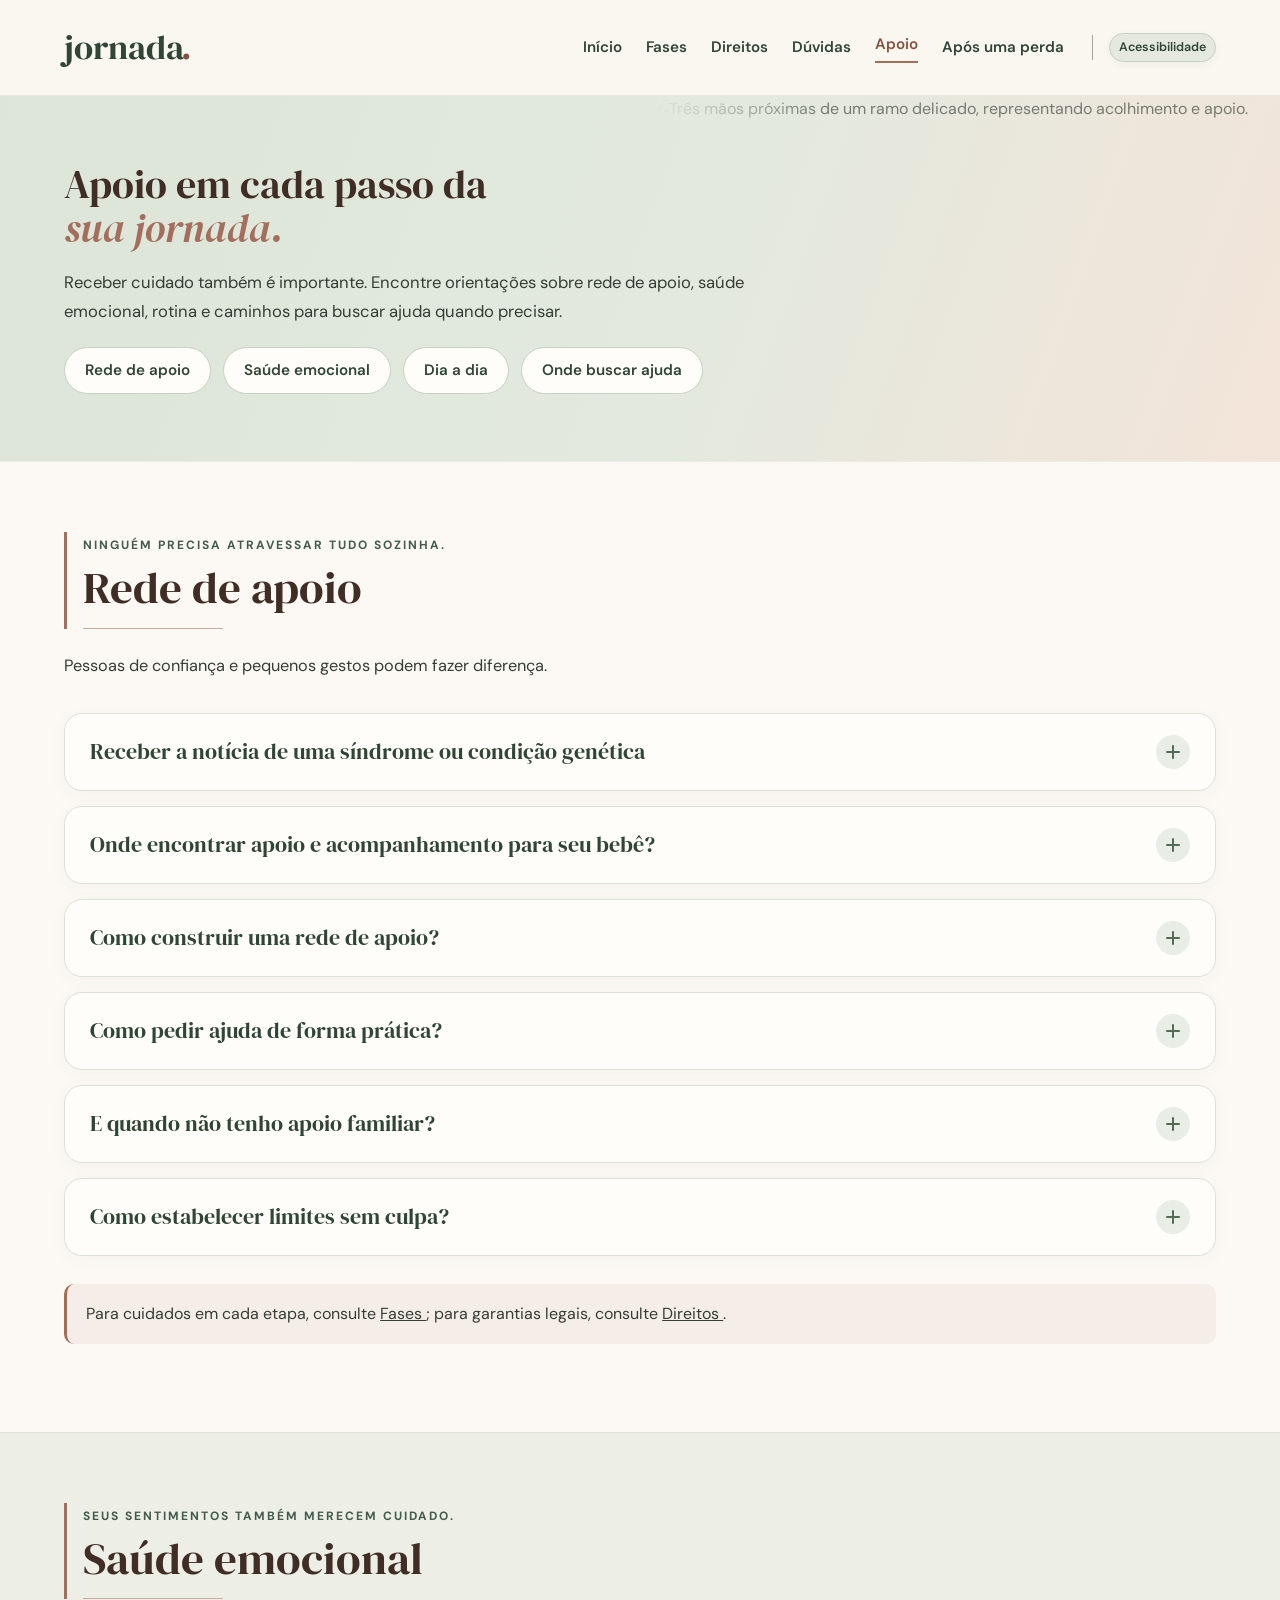
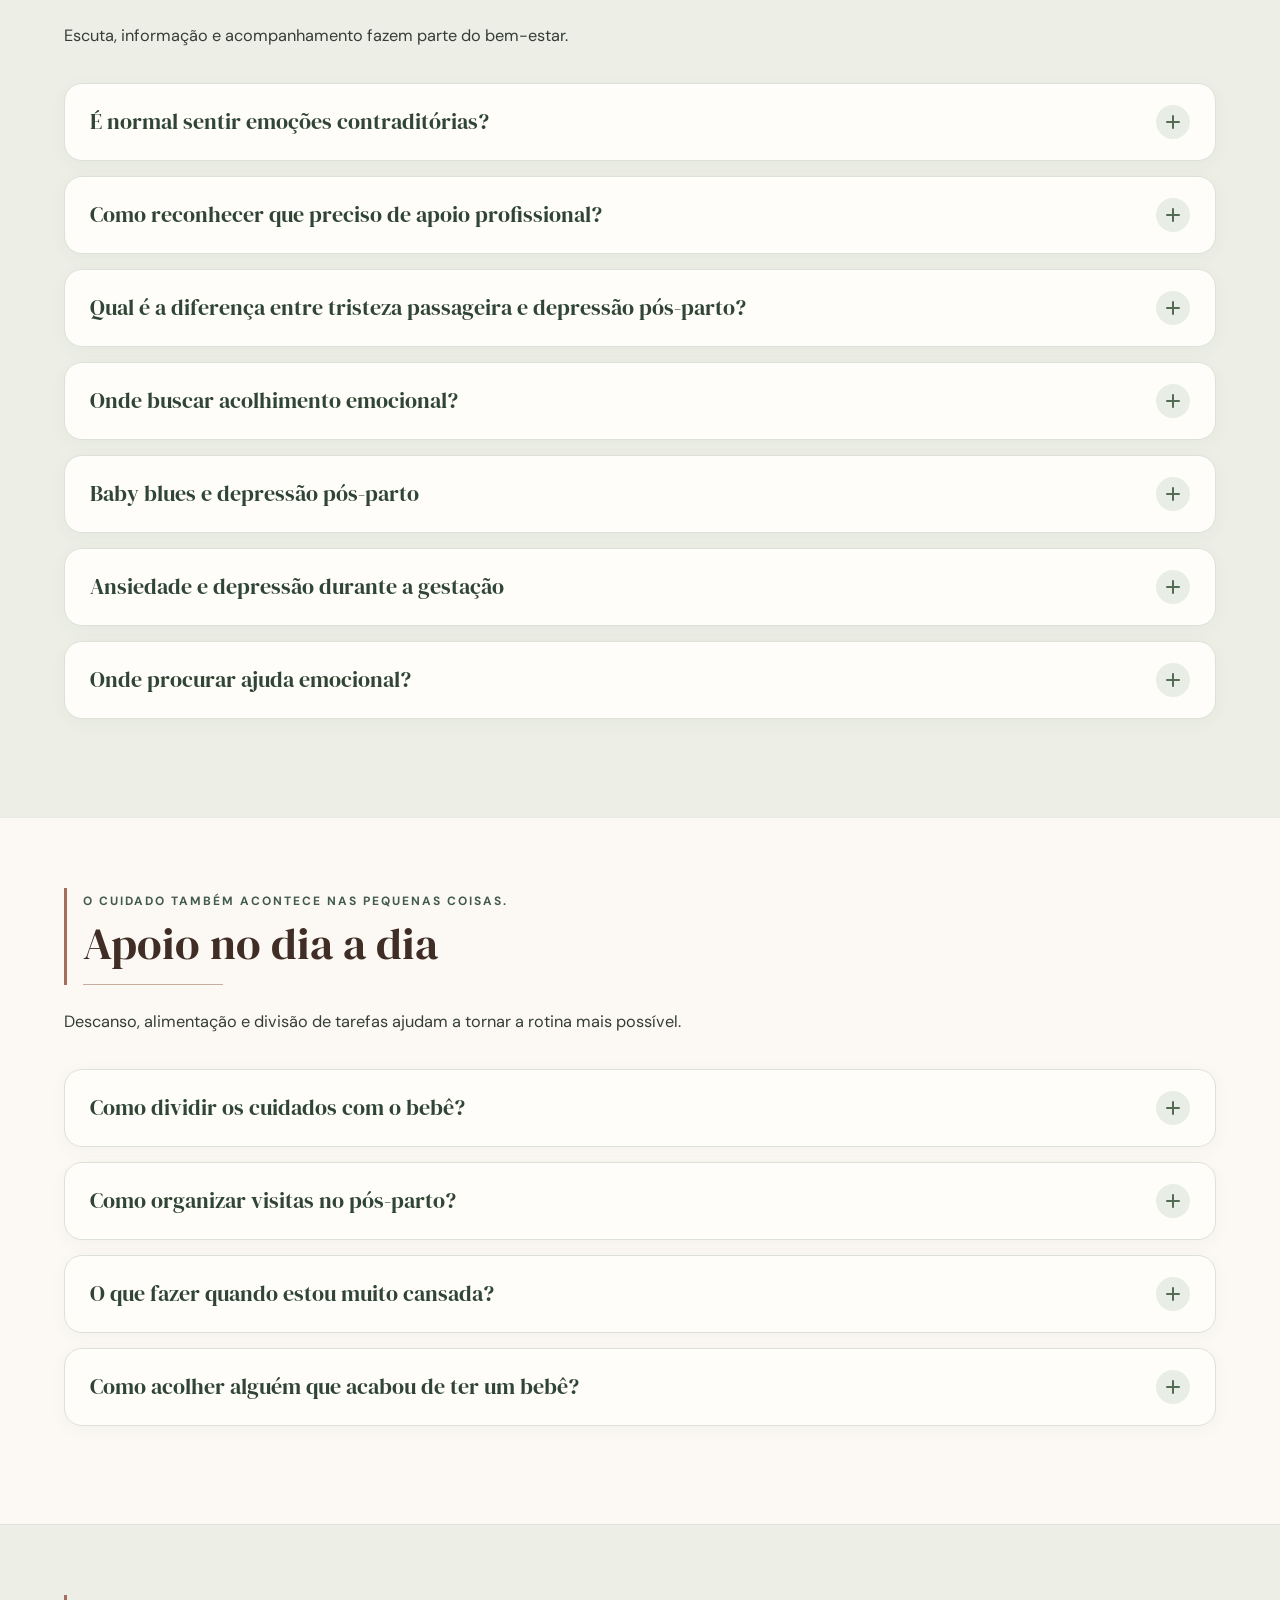
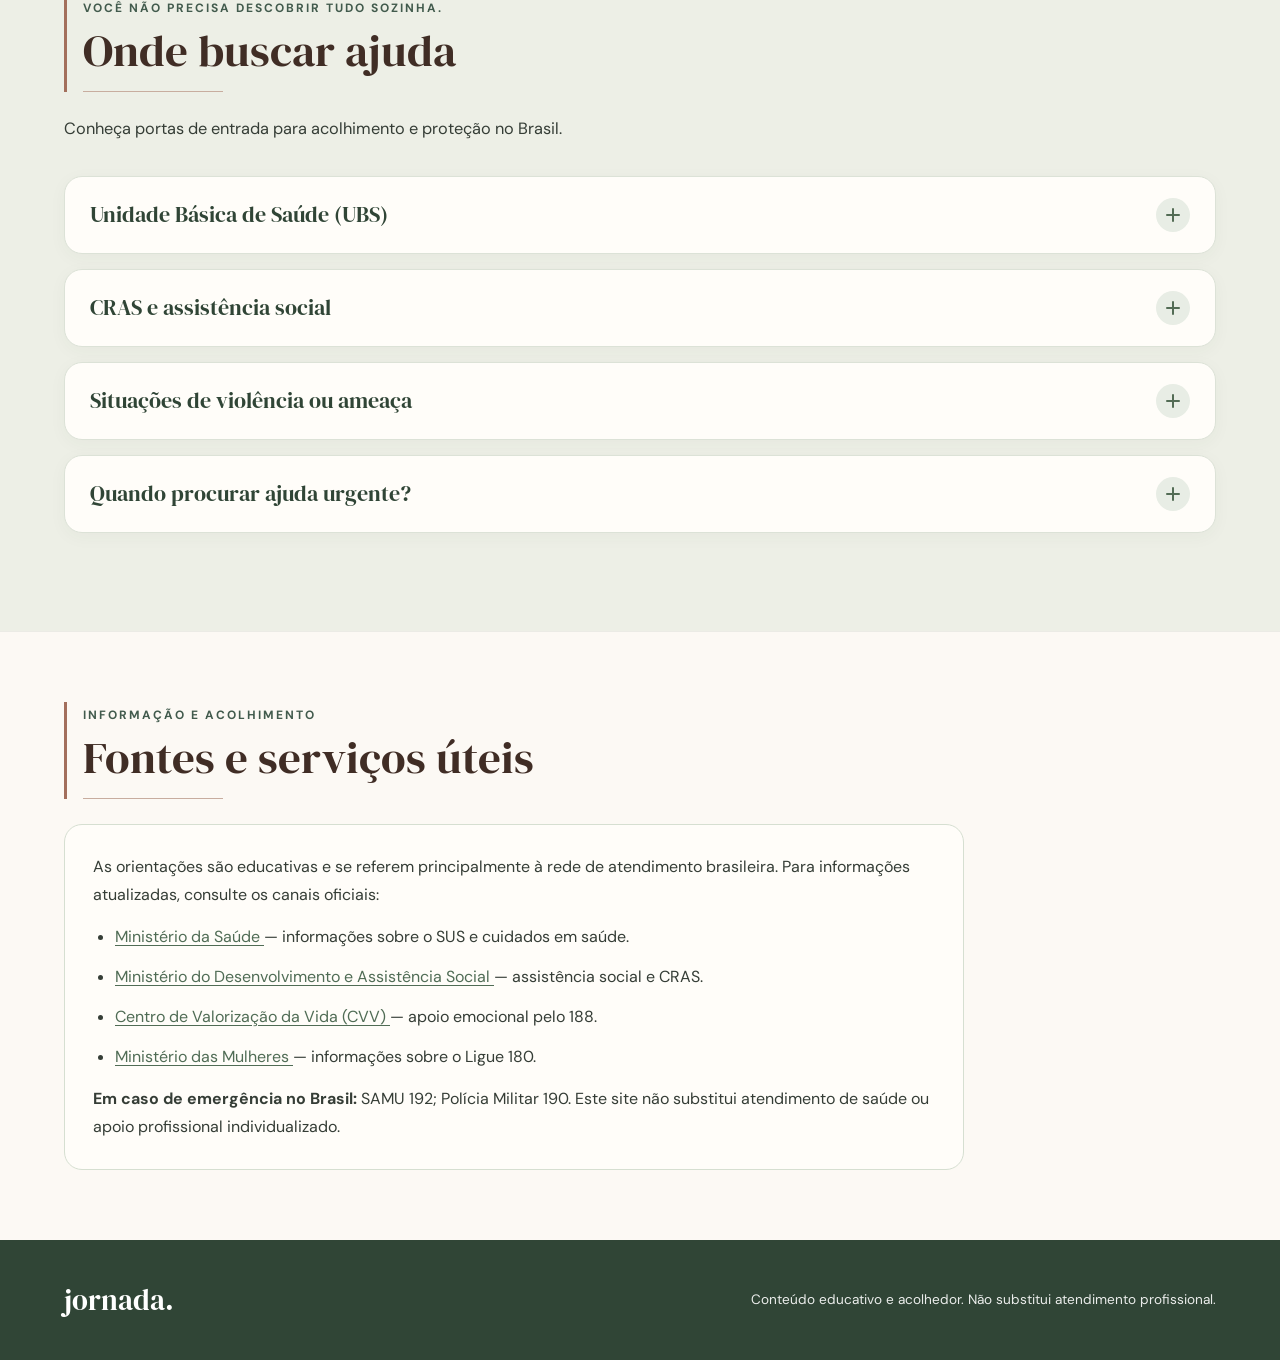
==== commit 4ba9ef21: "Add files via upload" ====
--- a/apoio.html
+++ b/apoio.html
@@ -20,10 +20,7 @@
   <header class="topo">
    <div class="container cabecalho">
     <a class="logo" href="index.html">
-     jornada
-     <span>
-      .
-     </span>
+     jornada<span>.</span>
     </a>
     <nav aria-label="Navegação principal" class="menu">
      <a href="index.html">
@@ -78,10 +75,10 @@
     <img alt="Três mãos próximas de um ramo delicado, representando acolhimento e apoio." class="ornamento-apoio" data-descricao="Ilustração de mãos e um ramo delicado, simbolizando apoio." src="assets/apoio-maos-rede.png" tabindex="0"/>
     <div class="container">
      <h1>
-      Há apoio em cada passo da
-      <em>
-       sua jornada.
-      </em>
+     Apoio em cada passo da
+     <br>
+     <em>sua jornada.</em>
+     </h1>
      </h1>
      <p>
       Receber cuidado também é importante. Encontre orientações sobre
--- a/css/style.css
+++ b/css/style.css
@@ -94,6 +94,8 @@
 
 .logo span {
   color: var(--argila);
+  margin-left: -0.08em;
+  letter-spacing: 0;
 }
 
 .menu {
@@ -189,27 +191,28 @@
 
 /*Página inicial:apresentação*/
 .hero {
+  position: relative;
+  isolation: isolate;
+  overflow: hidden;
   background: linear-gradient(
-    110deg,
-    #E5E8DD 0%,
-    #E8EADF 55%,
-    #F3E4D9 100%
-  );
-  overflow: hidden;
+  110deg,
+  #E5E8DD 0%,
+  #E9EDE5 38%,
+  #F3E4D9 72%,
+  #F0DCCB 100%
+);
 }
 
 .hero-conteudo {
-  display: grid;
-  grid-template-columns: 1fr 1fr;
-  align-items: center;
-  min-height: 520px;
-  gap: 0;
+  position: relative;
+  display: block;
+  min-height: 0;
 }
 
 .hero-texto {
   position: relative;
   z-index: 2;
-  padding: 65px 0;
+  padding: 55px 0 60px;
 }
 
 .hero-texto h1 {
@@ -235,33 +238,37 @@
 }
 
 .hero-imagem {
-  position: relative;
-  align-self: stretch;
-  min-height: 590px;
-  margin-right: calc((1120px - 100vw) / 2);
-}
-
-.hero-imagem img {
   position: absolute;
-  top: 0;
-  right: 0;
-  width: auto;
+  inset: 0 -20% 0 auto;
+  z-index: 0;
+  width: 100%;
+  height: 100%;
+  min-height: 0;
+  margin: 0;
+  pointer-events: none;
+}
+
+.hero .hero-imagem img {
+  position: absolute;
+  inset: 0 0 auto auto;
+  width: 100%;
   height: 100%;
   max-width: none;
   max-height: none;
   object-fit: contain;
+  object-position: center right;
+  opacity: 0.82;
   transform: none;
+  pointer-events: none;
   -webkit-mask-image: linear-gradient(
     to right,
     transparent 0%,
-    black 30%,
-    black 100%
+    black 55%
   );
   mask-image: linear-gradient(
     to right,
     transparent 0%,
-    black 30%,
-    black 100%
+    black 55%
   );
 }
 
@@ -968,7 +975,7 @@
 /*Pesquisa do Jornada*/
 .secao-busca {
   padding: 65px 0;
-  background: #F8F6F1;
+  background: #FCFAF5;
 }
 
 .busca-conteudo {
@@ -1362,16 +1369,17 @@
 
 .pagina-fases .pagina-apresentacao .ornamento-botanico { max-height: 100%; }
 
-/*Controles disponíveis em todas as páginas.*/
+/* Controles disponíveis em todas as páginas. */
 .botao-acessibilidade {
   font: 600 .9rem/1.3 'DM Sans', Arial, sans-serif;
   color: var(--verde-escuro);
-  background: var(--branco);
-  border: 2px solid var(--verde);
-  border-radius: 9px;
-  padding: 9px 12px;
+  background: var(--verde-claro);
+  border: 1px solid #C7D0C4;
+  border-radius: 24px;
+  padding: 9px 14px;
   cursor: pointer;
   flex-shrink: 0;
+  box-shadow: 0 2px 8px rgba(48, 69, 54, 0.06);
 }
 
 .botao-acessibilidade:hover { background: var(--verde-claro); }
@@ -1464,7 +1472,7 @@
   background: linear-gradient(110deg, #DCE5D8 0%, #E3E9DE 55%, #F3E4D9 100%);
 }
 
-/*Menu à direita e acessibilidade discreta logo abaixo.*/
+/*Menu à direita e acessibilidade logo abaixo.*/
 .cabecalho {
   position: relative;
   min-height: 112px;
@@ -2143,13 +2151,36 @@
 
 .pagina-duvidas .busca-painel input {
   display: block;
+  flex: 1;
+  min-width: 0;
   width: 100%;
   padding: 16px 19px;
-  border: 1px solid #bfcbbd;
+  border: 1px solid #bfccbd;
   border-radius: 12px;
   background: #fff;
   font: inherit;
   color: var(--texto);
+}
+
+.pagina-duvidas .busca-campo {
+  display: flex;
+  align-items: stretch;
+  gap: 10px;
+}
+
+.pagina-duvidas .busca-campo button {
+  padding: 12px 24px;
+  border: none;
+  border-radius: 12px;
+  background: var(--verde);
+  color: var(--branco);
+  font: inherit;
+  font-weight: 700;
+  cursor: pointer;
+}
+
+.pagina-duvidas .busca-campo button:hover {
+  background: var(--verde-escuro);
 }
 
 .pagina-duvidas .busca-painel input:focus-visible {
@@ -2349,15 +2380,22 @@
     margin: 0 auto;
   }
   .pagina-duvidas .pagina-apresentacao .ilustracao-duvidas {
-    position: relative;
-    top: auto;
-    right: auto;
-    display: block;
-    width: min(78%, 340px);
-    max-height: 260px;
-    margin: 0 auto 16px;
-    transform: none;
-  }
+  position: absolute;
+  top: 50%;
+  right: -4%;
+  bottom: auto;
+  left: auto;
+  width: 95%;
+  height: 100%;
+  max-width: none;
+  max-height: none;
+  object-fit: contain;
+  object-position: center right;
+  opacity: 0.20;
+  transform: translateY(-50%);
+  pointer-events: none;
+  z-index: 0;
+}
   .pagina-duvidas .faixa-conteudo {
     flex-direction: column;
     align-items: flex-start;
@@ -2745,9 +2783,6 @@
   mask-image:linear-gradient(to right,transparent 0%,black 28%);
 }
 
-.pagina-apoio .pagina-apresentacao > .container {
-}
-
 .pagina-apoio .pagina-apresentacao .navegacao-fases {
   pointer-events:auto;
 }
@@ -3229,7 +3264,7 @@
 }
 
 
-/* REFINAMENTO JORNADA — paleta original preservada
+/* REFINAMENTO — paleta original preservada
    Verde #425B4D, creme #FAF7F0 e argila #A36F5C.
   */
 
@@ -3257,7 +3292,6 @@
 }
 
 
-.secao-busca { background-color: var(--verde-claro); }
 #sobre { background-color: var(--creme); }
 #explorar { background-color: var(--jornada-verde-nevoa); }
 #como-usar { background-color: var(--argila-clara); }
@@ -3278,16 +3312,25 @@
   color: #865544;
 }
 
-/*Pequeno destaque editorial no início de cada etapa.*/
+/*Pequeno destaque no início de cada etapa.*/
 :is(.pagina-fases, .pagina-direitos, .pagina-duvidas,
-    .pagina-apoio, .pagina-perda) .titulo-secao {
+    .pagina-apoio, .pagina-perda) .titulo-secao,
+#sobre .titulo-secao,
+#explorar .titulo-secao,
+#como-usar .titulo-secao,
+#cuidados .titulo-secao {
   position: relative;
   border-left: 3px solid var(--argila);
   padding: 3px 0 14px 16px;
   margin-bottom: 22px;
 }
+
 :is(.pagina-fases, .pagina-direitos, .pagina-duvidas,
-    .pagina-apoio, .pagina-perda) .titulo-secao::after {
+    .pagina-apoio, .pagina-perda) .titulo-secao::after,
+#sobre .titulo-secao::after,
+#explorar .titulo-secao::after,
+#como-usar .titulo-secao::after,
+#cuidados .titulo-secao::after {
   content: "";
   position: absolute;
   bottom: 0;
@@ -3295,11 +3338,6 @@
   width: min(140px, 40%);
   height: 1px;
   background: #C8AD9F;
-}
-:is(.pagina-fases, .pagina-direitos, .pagina-duvidas,
-    .pagina-apoio, .pagina-perda) .numero-secao {
-  background: var(--argila-clara);
-  color: var(--verde-escuro);
 }
 
 /* Remover recuo externo das grades de cartilhas, sem mexer no
@@ -3333,3 +3371,249 @@
     padding-left: 12px;
   }
 }
+
+
+/*Ajustes exclusivos para mobile*/
+@media (max-width: 700px), (max-width: 950px) and (orientation: landscape) {
+
+  /* Cabeçalho */
+  .cabecalho {
+    display: flex;
+    flex-direction: column;
+    align-items: center;
+    justify-content: center;
+    gap: 8px;
+    min-height: 0;
+    padding: 12px 0;
+  }
+
+   .cabecalho .logo {
+   display: block;
+   width: 100%;
+   margin: 0;
+   font-size: 2.5rem;
+   line-height: 1.1;
+   text-align: center;
+  }
+
+/*Menu inteiro visível, sem rolagem*/
+.cabecalho .menu {
+  display: grid;
+  grid-template-columns: repeat(3, minmax(0, 1fr));
+  align-items: center;
+  justify-items: center;
+  gap: 6px 4px;
+  width: 100%;
+  max-width: 100%;
+  margin: 0;
+  padding: 4px 0;
+  overflow: visible;
+}
+
+.cabecalho .menu a:nth-child(n+4) {
+  position: relative;
+  left: -4px;
+}
+
+.cabecalho .menu::after {
+  display: none;
+}
+
+.cabecalho .botao-acessibilidade {
+  position: static;
+  margin: 0;
+  padding: 7px 14px;
+  font-size: 0.76rem;
+  font-weight: 600;
+  color: var(--verde-escuro);
+  background: var(--verde-claro);
+  border: 1px solid #C7D0C4;
+  border-radius: 24px;
+  box-shadow: 0 2px 8px rgba(48, 69, 54, 0.06);
+  margin-top: -6px;
+}
+
+  /*Imagem da página inicial*/
+.hero {
+  position: relative;
+  isolation: isolate;
+  overflow: hidden;
+  background: linear-gradient(
+    110deg,
+    #DCE5D8 0%,
+    #E3E9DE 55%,
+    #F3E4D9 100%
+  );
+}
+
+  .hero-conteudo {
+    position: relative;
+    display: block;
+    min-height: 0;
+  }
+
+  .hero-texto {
+    position: relative;
+    z-index: 2;
+    padding: 55px 0 60px;
+  }
+
+ .hero-imagem {
+   position: absolute;
+   top: 0;
+   bottom: 0;
+   left: 50%;
+   width: 100vw;
+   height: 100%;
+   z-index: 0;
+   min-height: 0;
+   margin: 0;
+   transform: translateX(-50%);
+   pointer-events: none;
+  }
+
+  .hero .hero-imagem img {
+    position: absolute;
+    inset: 0;
+    display: block;
+    width: 100%;
+    height: 100%;
+    max-width: none;
+    max-height: none;
+    object-fit: cover;
+    object-position: 75% center;
+    opacity: 0.20;
+    transform: none;
+    pointer-events: none;
+  -webkit-mask-image: linear-gradient(
+    to right,
+    transparent 0%,
+        black 65%
+  );
+  mask-image: linear-gradient(
+    to right,
+    transparent 0%,
+    black 65%
+  );
+  }
+
+  /*Botões da página inicial lado a lado*/
+  .hero-botoes {
+    display: grid;
+    grid-template-columns: repeat(2, minmax(0, 1fr));
+    gap: 8px;
+    width: 100%;
+  }
+
+  .hero-botoes .botao {
+    width: 100%;
+    min-width: 0;
+    padding: 12px 7px;
+    font-size: 0.76rem;
+    line-height: 1.35;
+    text-align: center;
+    white-space: normal;
+  }
+
+  /*Apresentação das páginas internas*/
+  .pagina-fases .pagina-apresentacao,
+  .pagina-direitos .pagina-apresentacao,
+  .pagina-duvidas .pagina-apresentacao,
+  .pagina-apoio .pagina-apresentacao,
+  .pagina-perda .pagina-apresentacao {
+    position: relative;
+    display: block;
+    height: auto;
+    min-height: 0;
+    padding: 55px 0;
+    overflow: hidden;
+    isolation: isolate;
+  }
+
+  .pagina-apresentacao > .container {
+    position: relative;
+    z-index: 2;
+    width: 90%;
+    padding-right: 0;
+    margin: 0 auto;
+  }
+
+  /*Ilustrações mais visíveis e centralizadas*/
+  .pagina-fases .ornamento-botanico,
+  .pagina-duvidas .ilustracao-duvidas,
+  .pagina-perda .ornamento-perda {
+    position: absolute;
+    top: 50%;
+    right: -4%;
+    bottom: auto;
+    left: auto;
+    display: block;
+    width: 95%;
+    height: 100%;
+    max-width: none;
+    max-height: none;
+    margin: 0;
+    object-fit: contain;
+    object-position: center right;
+    opacity: 0.24;
+    transform: translateY(-50%);
+    pointer-events: none;
+    z-index: 0;
+    -webkit-mask-image: linear-gradient(
+      to right,
+      transparent 0%,
+      black 55%
+    );
+    mask-image: linear-gradient(
+      to right,
+      transparent 0%,
+      black 55%
+    );
+  }
+
+  
+/* Ajuste ilustrações de Direitos e Apoio mobile */
+.pagina-direitos .pagina-apresentacao .ornamento-direitos,
+.pagina-apoio .pagina-apresentacao .ornamento-apoio {
+  position: absolute;
+  top: 50%;
+  right: 50%;
+  bottom: auto;
+  left: auto;
+  display: block;
+  width: 95%;
+  height: 100%;
+  max-width: none;
+  max-height: none;
+  margin: 0;
+  object-fit: contain;
+  object-position: center;
+  opacity: 0.24;
+  transform: translate(50%, -50%);
+  pointer-events: none;
+  z-index: 0;
+  -webkit-mask-image: none;
+  mask-image: none;
+}
+
+  .pagina-apresentacao h1,
+  .pagina-apresentacao p,
+  .navegacao-fases {
+    position: relative;
+    z-index: 2;
+  }
+
+  .pagina-apresentacao h1,
+  .pagina-apresentacao p:not(.etiqueta) {
+    max-width: 100%;
+  }
+
+  .navegacao-fases {
+    gap: 10px;
+  }
+
+  .navegacao-fases a {
+    padding: 10px 15px;
+    font-size: 0.85rem;
+  }
+}
